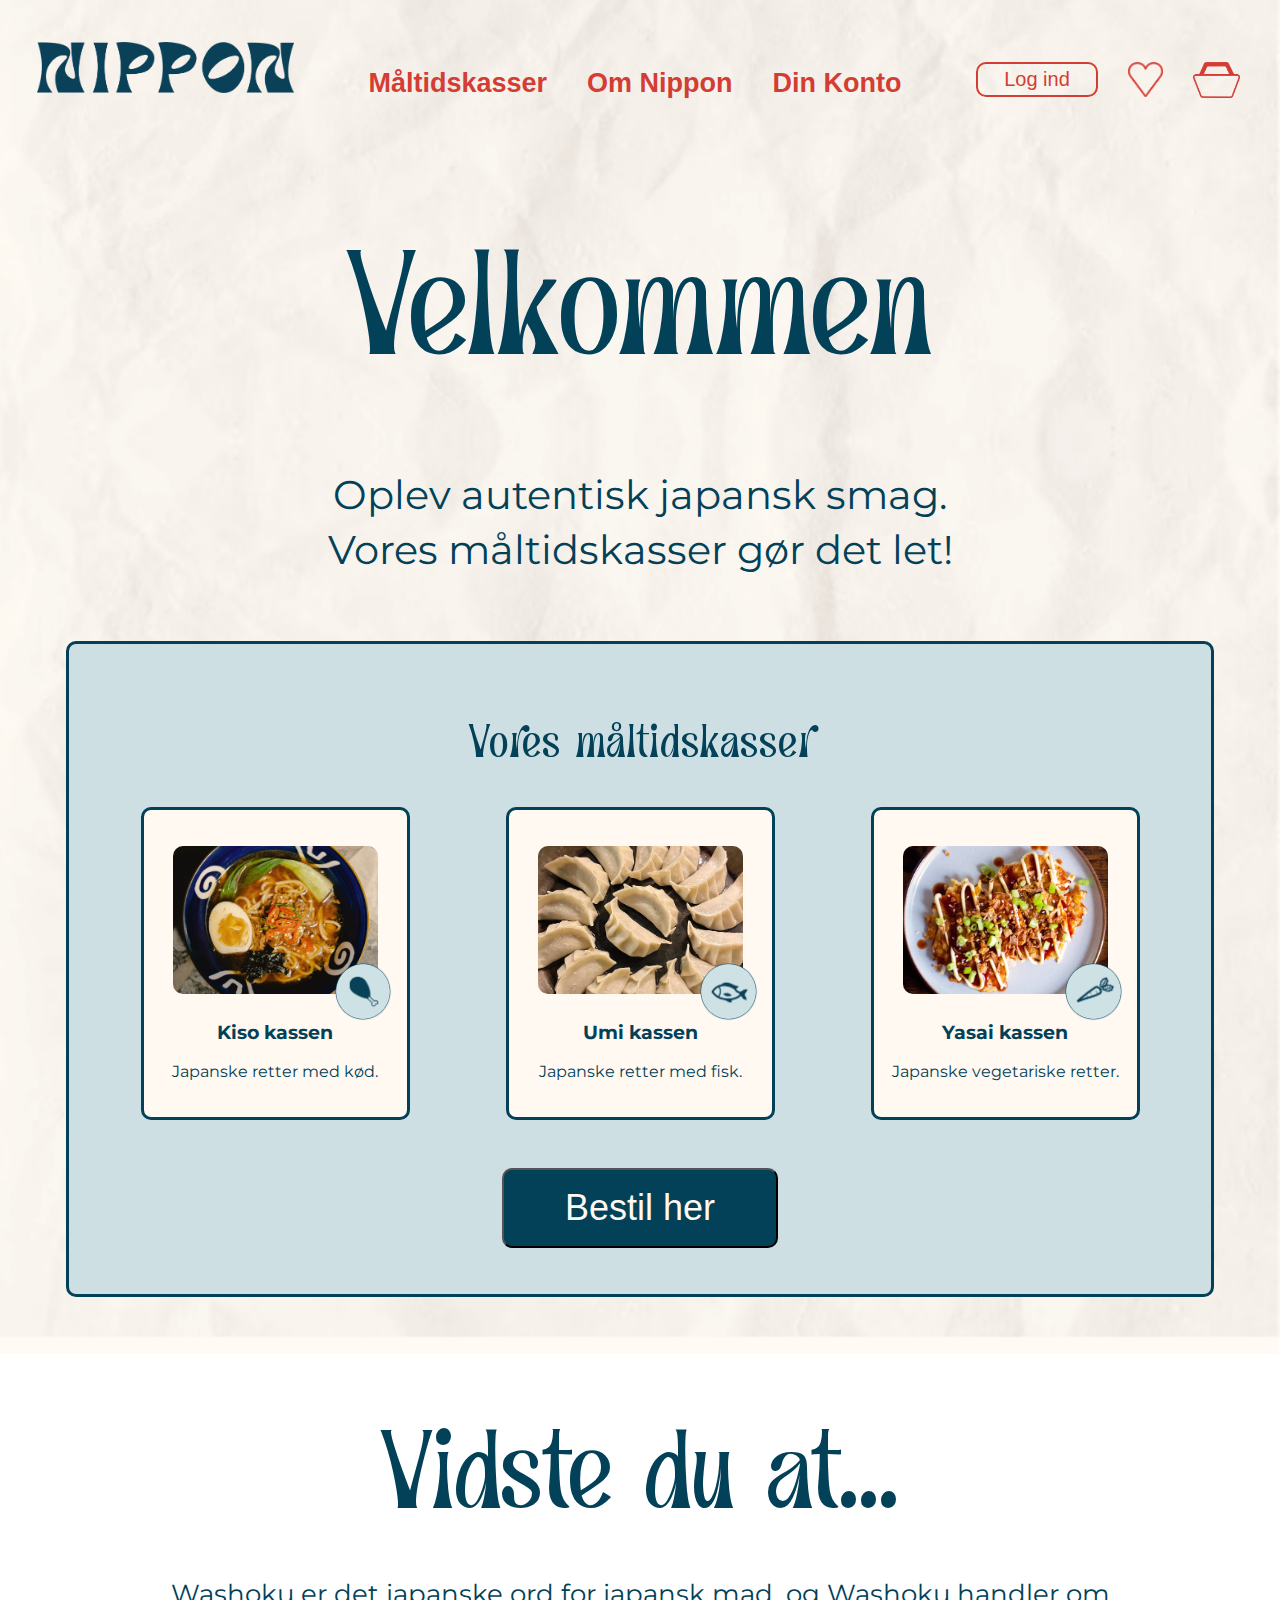
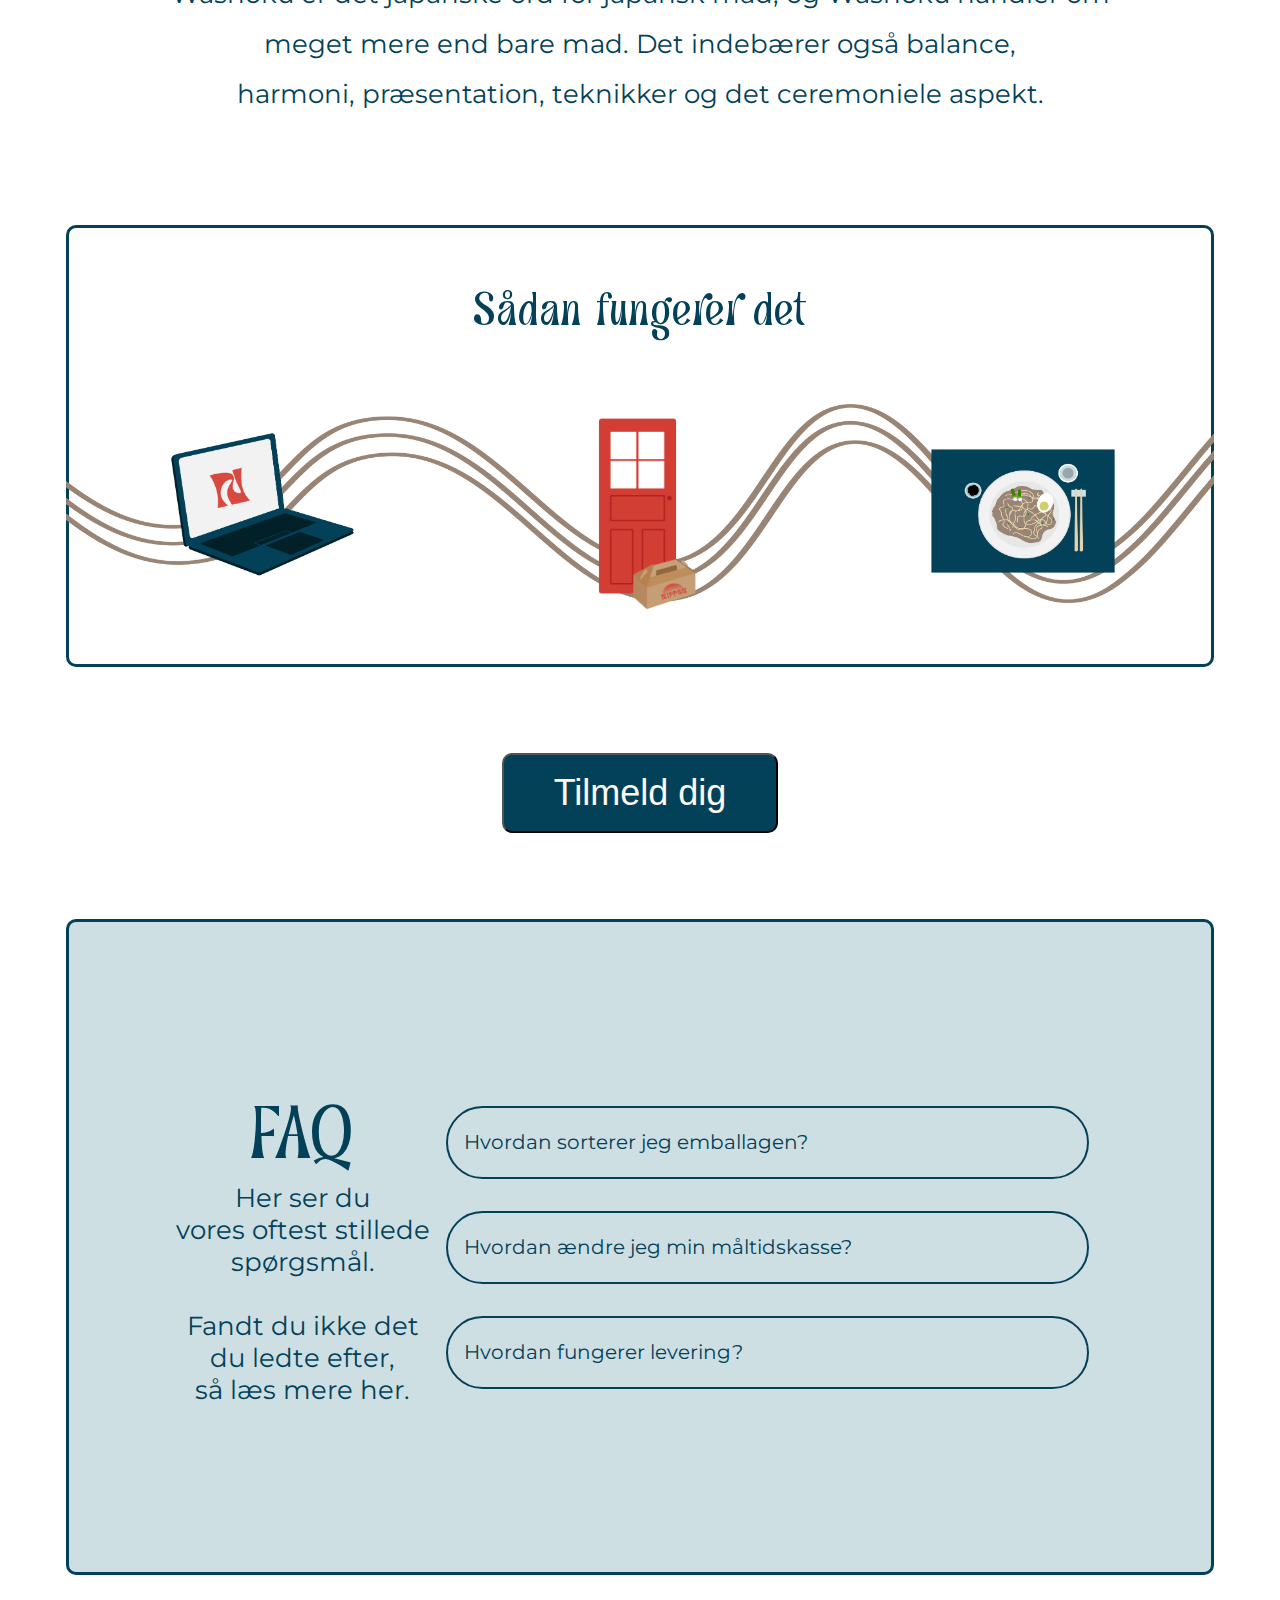
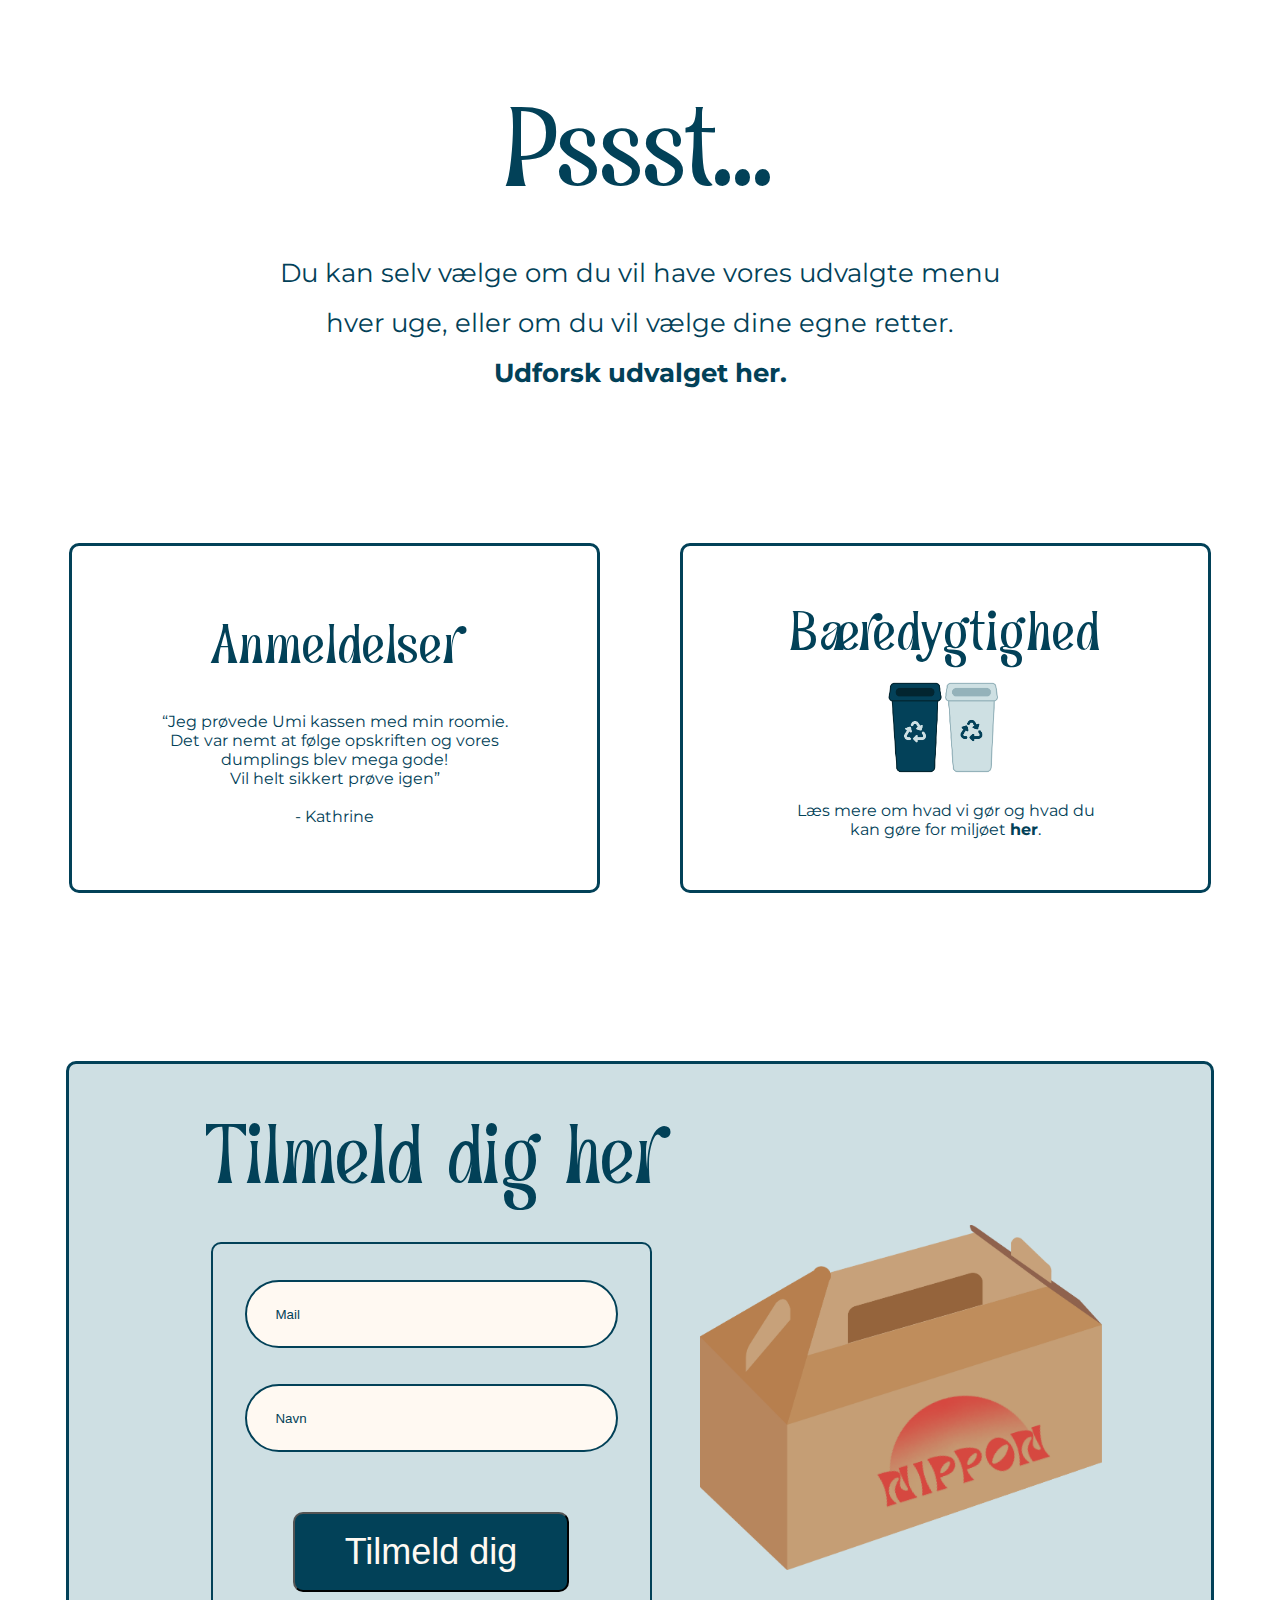
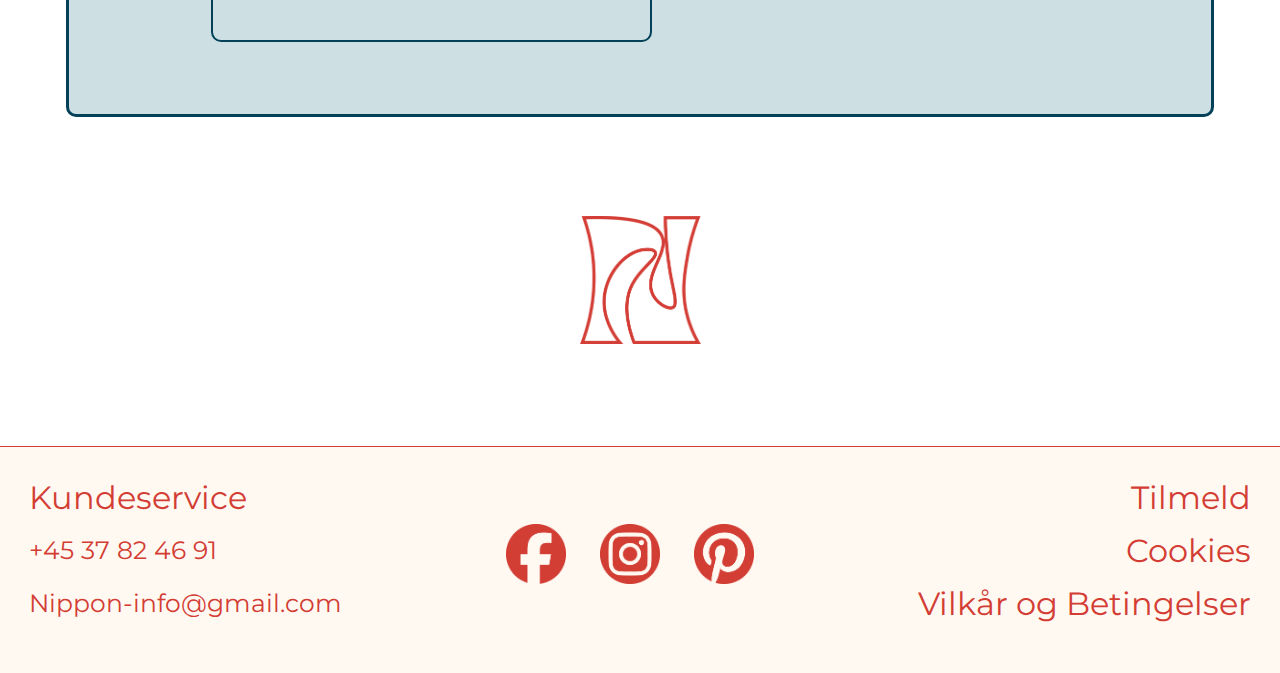
==== index.html @ 3dd4334b "tilføjelser af links til 404 side i navbar" ====
<!DOCTYPE html>
<html lang="da">
<head>
    <meta charset="UTF-8">
    <meta name="viewport" content="width=device-width, initial-scale=1.0">
    <title>Forside • Nippon</title>

    <link rel="preconnect" href="https://fonts.googleapis.com">
    <link rel="preconnect" href="https://fonts.gstatic.com" crossorigin>
    <link href="https://fonts.googleapis.com/css2?family=Montserrat:ital,wght@0,100..900;1,100..900&display=swap" rel="stylesheet">
    <link rel="stylesheet" href="css/style.css">

    <!-- favicon -->
    <link rel="icon" href="img/ikoner/favicon.ico">

    <!-- meta/seo -->
    <meta name="geo.region" content="DK-82">
    <meta name="geo.placename" content="Midtjylland">
    <meta name="geo.position" content="56.223769;10.123814">
    <meta name="ICBM" content="56.223769, 10.123814">
    <meta name="author" content="Andrea Skadhede, Karoline Eriksen, Louise Thysen & Natasja Sandfeld">
    <meta name="description" content="">

</head>
<body>
    <header>
        <a id="logo" href="index.html">
            <img class="red" src="img/logo/logo_tekst.webp" alt="nippon text logo">
            <img class="blue" src="img/logo/logo_tekst_blue.webp" alt="nippon text logo">
        </a>

        <!-- navigationsbar start -->
        <nav>
            <div class="dropdown">
                <button onclick="dropdown1()" class="dropbtn drop1">Måltidskasser</button>
                <div id="myDropdown1" class="dropdown-content content1">
                    <a href="yasai-kassen.html">Yasai<br>(Vegetar-kassen)</a>
                    <a href="ups.html">Kiso<br>(Basis-kassen)</a>
                    <a href="ups.html">Umi<br>(Hav-kassen)</a>
                    <a href="byg-selv.html">Byg Selv</a>
                </div>
            </div>
    
            <div class="dropdown">
                <button onclick="dropdown2()" class="dropbtn drop2">Om Nippon</button>
                <div id="myDropdown2" class="dropdown-content content2">
                    <a href="sadan-fungerer-det.html">Sådan fungerer det</a>
                    <a href="faq.html">FAQ</a>
                    <a href="ups.html">Bæredygtighed</a>
                    <a href="ups.html">Anmeldelser</a>
                </div>
            </div>
    
            <div class="dropdown">
                <button onclick="dropdown3()" class="dropbtn drop3">Din Konto</button>
                <div id="myDropdown3" class="dropdown-content content3">
                    <a href="ups.html">Min måltidskasse</a>
                    <a href="ups.html">Mine favoritter</a>
                    <a href="ups.html">Tidligere måltidskasser</a>
                </div>
            </div>
        </nav>
        <!-- navigationsbar slut -->

        <div class="knapper">
            <button id="login">Log ind</button>
            <div id="nav-hjerte">
                <img class="red" src="img/ikoner/hjerte-tomt.png" alt="Farvoritter">
                <img class="blue" src="img/ikoner/hjerte-bla.webp" alt="Farvoritter">
            </div>
            
            <a href="din-kurv.html" id="nav-kurv">
                <img class="red" src="img/ikoner/kurv.webp" alt="Farvoritter">
                <img class="blue" src="img/ikoner/kurv-bla.webp" alt="Farvoritter">
            </a>
        </div>

    </header>


    <!-- main start -->
    <main>
        <h2 class="velkommen">Velkommen</h2>
        <p class="pv">Oplev autentisk japansk smag. <br> Vores måltidskasser gør det let!</p>
        
        <section class="solid">
            <h1 class="h1f">Vores måltidskasser</h1>
            <div class="mks">
            <a href="ups.html">
            <div class="kasse"> 
                <img class="kas" src="img/kasser/ramen_1.webp" alt="Shoyu ramen">
                <img class="ikon" src="img/ikoner/kod.webp" alt="Kiso Ikon">
                <h3 class="h3k">Kiso kassen</h3>
                <p>Japanske retter med kød.</p>
            </div>
            </a>
            <a href="ups.html">
            <div class="kasse">
                <img class="kas" src="img/kasser/dumpling_1.webp" alt="Dumplings med rejer">
                <img class="ikon" src="img/ikoner/hav.webp" alt="Umi Ikon">
                <h3 class="h3k">Umi kassen</h3>
                <p>Japanske retter med fisk.</p>
            </div>
            </a>
            <a href="yasai-kassen.html">
            <div class="kasse">
                <img class="kas" src="img/kasser/okonomiyaki.webp" alt="Okonomiyaki">
                <img class="ikon" src="img/ikoner/veg.webp" alt="Yasai Ikon">
                <h3 class="h3k">Yasai kassen</h3>
                <p>Japanske vegetariske retter.</p>
            </div>
            </a>
            </div>

            <a href="byg-selv.html">
            <button class="bestil">
                Bestil her
            </button>
            </a>

        </section>
        
        <section class="nobg">
            <h2>Vidste du at...</h2>
            <p>Washoku er det japanske ord for japansk mad, og Washoku handler om
                <br>meget mere end bare mad. Det indebærer også balance,
                <br>harmoni, præsentation, teknikker og det ceremoniele aspekt.</p>
        </section>

        <a href="sadan-fungerer-det.html">
        <section class="kant">
            <h2>Sådan fungerer det</h2>
            <figure class="infog">
            <img class="nudel" src="img/infographic/nudel.webp" alt="Nudel">
            <figure class="infob">
            <img class="graphic" src="img/infographic/pc.webp" alt="Laptop illustration">
            <img class="graphic" src="img/infographic/dor.webp" alt="Dør måltidskasse illustration">
            <img class="graphic" src="img/infographic/mad.webp" alt="Mad opdækning">
            </figure>
            </figure>
        </section>
        </a>

        <a href="tilmeld-dig.html">
        <button class="tilmeld">
            Tilmeld dig
        </button>
        </a>

        <a href="faq.html">
        <section class="solid">
            <div class="faqa">
                <div class="faqb">
                <h2>FAQ</h2>
                <p>Her ser du<br>vores oftest stillede<br>spørgsmål. 
                <br>
                <br>
                Fandt du ikke det<br>du ledte efter,<br>så læs mere her.</p>
                </div>
            <div class="sporgsmal">
                <div class="svar"><p>Hvordan sorterer jeg emballagen?</p></div>
                <div class="svar"><p>Hvordan ændre jeg min måltidskasse?</p></div>
                <div class="svar"><p>Hvordan fungerer levering?</p></div>
            </div>
            </div>
        </section>
        </a>

        <section class="nobg">
            
            <h2>Pssst...</h2>
            <p>Du kan selv vælge om du vil have vores udvalgte menu
                <br>hver uge, eller om du vil vælge dine egne retter.
                <br><a href="byg-selv.html"></a><b>Udforsk udvalget her.</b></a> 
            </p>  
                 
        </section>

        <section class="kanta">
            <a href="#">
            <div class="kantak">
                <h2>Anmeldelser</h2>
                <p>“Jeg prøvede Umi kassen med min roomie.
                    <br>Det var nemt at følge opskriften og vores
                    <br>dumplings blev mega gode!
                    <br>Vil helt sikkert prøve igen”
                    <br>
                    <br>
                    - Kathrine</p>
            </div>
            </a>
            <a href="#">
            <div class="kantak">
                <h2>B<p class="ae">ae</p>redygtighed</h2>
                <img class="genbrugf" src="img/infographic/genbrug.webp" alt="Skraldespande">
                <p>Læs mere om hvad vi gør og hvad du
                    <br>kan gøre for miljøet <b>her</b>.
                </p>
            </div>
            </a>
        </section>
        <section class="solidt">
            <div class="tilmeldkasse">
            <div class="tilmeldinput">
                <h2>Tilmeld dig her</h2>
                <div class="inputborder">
                <input type="text" placeholder="Mail">
                <input type="text" placeholder="Navn">
                <a href="tilmeld-dig.html">
                    <button class="tilmeldk">
                    Tilmeld dig
                    </button>
                </a>
            </div>
            </div>
            <img class="kassef" src="img/infographic/kasse.webp" alt="Nippon måltidskasse illustration">
            </div>
        </section>
    </main>
<!-- main slut -->


<!-- footer start -->
<footer>
    <!-- /* Fast logo på alle side i bunden */ -->
    <img id="n-kontur" src="img/logo/logo_n_kontur-04.webp" alt="nippon letter logo">

    <!-- footer start -->
    <div id="footer">
        <section id="footer-left">
            <h3>Kundeservice</h3>
            <a href="tel:+4537824691">+45 37 82 46 91</a>
            <a href="mailto:nippon-info@gmail.com">Nippon-info@gmail.com</a>
        </section>

        <div id="footer-social">
            <a href="#"><img src="img/ikoner/facebook.webp" alt="facebook icon"></a>
            <a href="#"><img src="img/ikoner/instagram.webp" alt="facebook icon"></a>
            <a href="#"><img src="img/ikoner/pinterest.webp" alt="pinterest icon"></a>
        </div>

        <div id="footer-right">
            <a href="tilmeld-dig.html">Tilmeld</a>
            <a href="#">Cookies</a>
            <a href="#">Vilkår og Betingelser</a>
        </div>
    </div>
    <!-- footer slut -->
</footer>
<!-- footer slut -->
<script src="js/script.js"></script>
</body>
</html>
---- css/style.css ----
* {
    padding: 0;
    margin: 0;
    text-decoration: none;
    list-style: none;
    box-sizing: border-box;
}

body {
    background: url('../img/texture.png') no-repeat center center fixed;
    background-size: cover;
    font-family: "Montserrat", sans-serif;
}

main {
    display: flex;
    flex-direction: column;
    align-items: center;
    justify-content: space-around;
}

h1, h2 {
    font-family: "headerFont";
    font-weight: 250;
    color: var(--dark-blue);
    letter-spacing: 2px;
    text-align: center;
}

h1 {
    font-size: 8rem;
    line-height: 10rem;
    margin: 3rem;
}

/* Anvender :root til at sætte farverne (dette er smart, så man nemt kan ændre alle af den samme farve på siden) */
:root {
    --dark-blue: #024158;
    --light-blue: #CEDFE3;
    --red: #D33D34;
    --beige: #FFF9F2;
}
/* For at bruge disse farver skrives det således:

div {
    background-color:var(--beige);
}
Her giver får baggrunden på div'en den fastlagte beige farve.
*/


/* Anvender @font-face for at kunne bruge en bestemt font */
@font-face {
    font-family: "headerFont";
    src: url("/font/grand.woff") format("woff");
}
/* For at bruge denne font skrives det således:

div {
    font-family: 'headerFont';
    letter-spacing: 2px;
}

letter-spacing er vigtig for at få det til at ligne vores mockups
*/

/*************************************************************************************************************************************/
/*************************************************************** NAVBAR **************************************************************/
/*************************************************************************************************************************************/

/* LOGO START */
header {
    display: flex;
    flex-direction: row;
    justify-content: space-between;
}

#logo img {
    width: 257px;
    margin-top: 42px;
    margin-left: 37px;
}

/* ændre farven på logo ved hover */
#logo:hover .red, #logo .blue, #logo:hover .red, #logo .blue {
    display: none;
}

/* ændre farven på logo ved hover */
#logo:hover .blue, #logo:hover .blue {
    display: block;
}
/* LOGO SLUT */


/* NAV START */
nav {
    margin-top: 68px;
    display: flex;
    flex-direction: row;
    gap: 40px;
    z-index: 5;
}

.dropbtn {
    color: var(--red);
    font-size: 27px;
    font-weight: 700;
    border: none;
    cursor: pointer;
    background-color: transparent;
}

/* ændre farven på menupunkterne ved hover */
.dropbtn:hover, .dropbtn:focus {
    color: var(--dark-blue);
}

.dropdown-content {
    display: none;
    position: absolute;
    background-color: var(--beige);
    padding: 10px;
}

.dropdown-content a {
    display: block;
    color: var(--red);
    font-size: 20px;
    font-weight: 400;
    text-wrap: wrap;
    padding: 0 0 10px;
}

.dropdown-content a:hover {
    color: var(--dark-blue);
}

/* ændre farven på den aktive fane */
.active {
    color: var(--dark-blue);
}

/* bruges af java script til at få dropdownmenuerne til at vises og fjernes */
.show {display: block;}
/* NAV SLUT */

/* KNAPPER START */
.knapper {
    margin-top: 62px;
    margin-right: 40px;
    display: flex;
    gap: 30px;
}

#login {
    cursor: pointer;
    width: 122px;
    height: 35px;
    border-radius: 10px;
    border: 2px solid var(--red);
    color: var(--red);
    font-size: 20px;
    font-weight: 400;
    background-color: transparent;
}

/* ændre farven på login ved hover */
#login:hover, #login:focus {
    color: var(--dark-blue);
    border: 2px solid var(--dark-blue);
}


#nav-hjerte img {
    width: 35px;
    height: 35px;
    cursor: pointer;
}

#nav-kurv img {
    width: 47px;
    height: 36px;
    cursor: pointer;
}

/* ændre farven på ikonerne ved hover */
#nav-hjerte:hover .red, #nav-hjerte .blue, #nav-kurv:hover .red, #nav-kurv .blue {
    display: none;
}

#nav-hjerte:hover .blue, #nav-kurv:hover .blue {
    display: block;
}

/* ændre farven på den aktive fane */
#activeimg {
    display: block;
}

#inactiveimg {
    display: none;
}
/* KANPPER SLUT */


/*************************************************************************************************************************************/
/************************************************************** FORSIDE **************************************************************/
/*************************************************************************************************************************************/

/* Velkommen start */
.velkommen {
    margin: 7rem 0 4rem 0;
    display: flex;
    justify-content: center;
    font-size: 160px;
}

main .pv {
    margin: 0 0 4rem 0;
    text-align: center;
    color: var(--dark-blue);
    text-align: center;
    font-family: Montserrat;
    font-size: 2.5rem;
    font-style: normal;
    font-weight: 400;
    line-height: 3.4375rem;
}
/* Velkommen slut */

/* FORSIDE Vores måltidskasser start */
.h1f {
    display: flex;
    justify-content: center;
    font-family: 'headerFont';
    letter-spacing: 2px;
    color: var(--dark-blue);
    font-weight: 250;
    font-size: 50px;
    margin: 2rem 0 -4rem 0;
}

.solid {
    display: flex;
    flex-direction: column;
    align-items: center;
    justify-content: center;
    width: 1148px;
    height: 656px;
    border-radius: 10px;
    border: 3px solid var(--dark-blue);
    background: var(--light-blue);
}

.mks {
    display: flex;
    flex-direction: row;
    justify-content: space-around;
    align-items: center;
    margin: 0;
}

.kasse {
    display: flex;
    flex-direction: column;
    justify-content: center;
    align-items: center;
    margin: 3rem;
    width: 269px;
    height: 313px;
    border-radius: 10px;
    border: 3px solid var(--dark-blue);
    background: var(--beige);
    color: var(--dark-blue);
}

.kasse .kas {
    width: 205px;
    height: 148px;
    border-radius: 10px;
    z-index: 2;
}

.ikon {
    margin-right: -11rem;
    margin-top: -2rem;
    width: 3.6875rem;
    height: 3.6875rem;
    z-index: 3;
}

.h3k {
    text-align: center;
    color: var(--dark-blue);
    width: 269px;
    height: 41px;
}

.bestil {
    width: 17.25rem;
    height: 5rem;
    margin-bottom: 3.69rem;
    border-radius: 0.625rem;
    font-size: 2.25rem;
    color: var(--beige);
    background-color: var(--dark-blue);
}
/* FORSIDE Vores måltidskasser slut */

/* FORSIDE Vidste du at... start */
.nobg {
    display: flex;
    flex-direction: column;
    justify-content: center;
    width: 1148px;
    height: 33rem;
} 

.nobg h2 {
    text-align: center;
    font-size: 120px;
    margin: 0 0 1.56rem 0;
}

.nobg p {
    text-align: center;
    font-size: 1.625rem;
    line-height: 3.125rem;
    color: var(--dark-blue);
    margin: 0;
}
/* FORSIDE Vidste du at... slut */

/* FORSIDE Sådan fungerer det start */
.kant h2 {
    font-family: 'headerFont';
    letter-spacing: 2px;
    color: var(--dark-blue);
    font-weight: 250;
    font-size: 50px;
    margin: 0 0 4rem 0;
}

.kant {
    display: flex;
    flex-direction: column;
    justify-content: center;
    align-items: center;
    width: 71.75rem;
    height: 27.625rem;
    border-radius: 10px;
    border: 3px solid var(--dark-blue);
}

.infog {
    display: flex;
    flex-direction: column;
}

.nudel {
    display: flex;
    justify-content: center;
    width: 71.75rem;
    height: 12.4375rem;
    z-index: 2;
}
.infob {
    display: flex;
    flex-direction: row;
    justify-content: space-around;
    margin-top: -12rem;
}

.graphic {
    width: 13.13919rem;
    height: 12.5rem;
    z-index: 3;
}
/* FORSIDE Sådan fungerer det slut */

/* FORSIDE Tilmeld dig button */
.tilmeld {
    width: 17.25rem;
    height: 5rem;
    border-radius: 0.625rem;
    font-size: 2.25rem;
    color: var(--beige);
    background-color: var(--dark-blue);
    margin: 5.38rem;    
}

/* FORSIDE FAQ start */
.solid h2 {
    font-family: 'headerFont';
    letter-spacing: 2px;
    color: var(--dark-blue);
    font-weight: 250;
    font-size: 80px;
}

.faqa {
    display: flex;
    flex-direction: row;
    justify-content: space-around;
    align-items: center;
}

.faqa p {
    text-align: center;
    font-size: 1.625rem;
    color: var(--dark-blue);
}

.sporgsmal {
    display: flex;
    flex-direction: column;
    justify-content: center;
    align-items: center;
}

.faqa .sporgsmal p {
    display: flex;
    align-items: center;
    text-align: left;
    margin: 1rem;
    font-size: 1.25rem;
}

.faqa .sporgsmal .svar {
    display: flex;
    align-items: center;
    margin: 1rem;
    font-size: 1.25rem;
    width: 40.1875rem;
    height: 4.5625rem;
    border-radius: 6.25rem;
    border: 2px solid var(--dark-blue);
    background: var(--light-blue);
}
/* FORSIDE FAQ slut */

/* FORSIDE Anmeldelser + Bæredygtighed start */
.ae {
    display: inline-block;
    letter-spacing: -6px;
    margin: 0 6px 0 3px;
}
.kanta {
    display: flex;
    flex-direction: row;
}

.kantak h2 {
    font-size: 60px;
    margin-bottom: 1.94rem;
    z-index: 2; 
}

.kantak {
    display: flex;
    flex-direction: column;
    justify-content: center;
    align-items: center;
    width: 33.1875rem;
    height: 21.875rem;
    border-radius: 10px;
    border: 3px solid var(--dark-blue);
    margin: 2.5rem;
}

.kantak p {
    text-align: center;
    color: var(--dark-blue);
}

.kantak .genbrugf {
    width: 11.375rem;
    height: 11.375rem;
    margin: -4rem 0 -1rem 0;
    z-index: 3;
}
/* FORSIDE Anmeldelser + Bæredygtighed slut */

/* FORSIDE Tilmeld dig her start */
.solidt {
    display: flex;
    flex-direction: column;
    align-items: center;
    justify-content: center;
    width: 1148px;
    height: 656px;
    border-radius: 10px;
    border: 3px solid var(--dark-blue);
    background: var(--light-blue);
    margin: 8rem 0 6.19rem 0;
}

.solidt h2 {
    font-size: 90px;    
}

.tilmeldk {
    width: 17.25rem;
    height: 5rem;
    border-radius: 0.625rem;
    font-size: 2.25rem;
    color: var(--beige);
    background-color: var(--dark-blue);
    margin: 3.75rem;
}

.tilmeldkasse {
    display: flex;
    flex-direction: row;
    justify-content: space-evenly;
    align-items: center;
}

.solidt input {
    color: var(--dark-blue);
    width: 23.3125rem;
    height: 4.25rem;
    border-radius: 6.25rem;
    border: 2px solid var(--dark-blue);
    background: var(--beige);
    padding: 1.81rem;
    margin: 2.25rem 0 0 0;
}

    /* Gør at placeholdertekst i input feltet er mørke blå */
::placeholder {
    color: var(--dark-blue);
  }

.tilmeldinput {
    display: flex;
    flex-direction: column;
    align-items: center;
}

.inputborder {
    display: flex;
    width: 27.5625rem;
    height: 25rem;
    border-radius: 0.625rem;
    border: 2px solid var(--dark-blue);
    flex-direction: column;
    align-items: center;
    margin: 2rem;
}

.solidt .kassef {
    width: 25.125rem;
    height: 21.5625rem;
    margin: 1rem 0 0 1rem;
}
/* FORSIDE Tilmeld dig her slut */

/*************************************************************************************************************************************/
/***************************************************** YASAI KASSEN + BYG SELV *******************************************************/
/*************************************************************************************************************************************/

/* overskrifter */
.maltidskasseh1 {
    margin-bottom: 0;
}

.maltidskasseh2 {
    font-size: 6rem;
    margin-bottom: 7.5rem;
}

/* valgmulioghedsknapper */
.maltidknapper {
    display: flex;
    margin-bottom: 7.5rem;
    gap: 68px;
}

.maltidknapper div {
    width: 14.5rem;
    display: flex;
    flex-direction: column;
    gap: 30px;
}

.maltidknapper button {
    width: 231px;
    height: 63px;
    background-color: var(--red);
    border-radius: 10px;
    border: 3px solid var(--red);
    color: #FFF9F2;
    font-size: 20px;
    font-weight: 300;
    display: flex;
    flex-direction: row;
    align-items: center;
    justify-content: center;
}

.maltidknapper button:hover {
    border-radius: 10px;
    border: 2px solid var(--red);
    background: var(--beige);
    color: var(--red);
}

#activebtn:hover {
    border-radius: 10px;
    background: var(--red);
    color: var(--beige);
}

.knap1 {
    width: 60%;
    text-align: left;
    margin-left: 20%;
}

.knap2 {
    width: 20%;
}

.knapperh3 {
    color: var(--dark-blue);
    text-align: center;
    font-size: 1.5rem;
    font-weight: 400;
}

/* byg selv informations liste */
#byg-selv-list {
    border: 3px solid var(--dark-blue);
    border-radius: 10px;
    padding: 55px;
    margin-bottom: 64px;
    width: 90%;
}

#byg-selv-list li {
    color: var(--dark-blue);
    font-size: 24px;
    font-weight: 400;
    line-height: 60px;
    list-style: decimal inside;
}

/* måltidskasser */
.maltidskasser-boks {
    background-color: var(--light-blue);
    display: flex;
    flex-direction: column;
    width: 90%;
    justify-content: center;
    border-radius: 10px;
    border: 3px solid var(--dark-blue);
    margin-bottom: 125px;
    gap: 45px;
}

/* overskrift - ugens udvalg/ugens menu */
#ugens {
    margin: 98px 0 30px;
    font-size: 5rem;
}

.maltidskasser-boks h3 {
    color: var(--dark-blue);
    font-size: 36px;
    font-weight: 400;
}

.maltidskasser {
    text-align: center;
}

.kasser, .slider1, .slider2, .slider3 {
    display: flex;
    flex-direction: row;
    justify-content: center;
    align-items: center;
    margin-top: 15px;
    flex-wrap: wrap;
    gap: 60px 0;
}

.kasser-pil {
    font-size: 50px;
    border: none;
    background: none;
}

/* måltid start */
.ret {
    width: 269px;
    height: 313px;
    border-radius: 10px;
    border: 3px solid var(--dark-blue);
    background: var(--beige);
    margin: 0 20px;
}

.ret-img {
    width: 205px;
    height: 148px;
    border-radius: 10px;
    margin: 36px 32px 17px 32px;
}

.icon-ret {
    width: 59px;
    height: 59px;
    position: absolute;
    margin: 152px 0 0 195px;
}

.hjerte-ret, .hjerte-fuldt-ret {
    width: 21px;
    height: 21px;
    position: absolute;
    margin: 202px 0 0 21px;
}

.navn-ret {
    color: var(--dark-blue);
    text-align: center;
    font-size: 20px;
    font-weight: 700;
    line-height: 30px;
}

.tid-ret {
    color: var(--dark-blue);
    font-size: 20px;
    font-weight: 400;
    line-height: 30px;
}

.beskrivelse-ret {
    color: var(--dark-blue);
    font-size: 14px;
    font-weight: 400;
    line-height: 30px;
}

.hjerte-fuldt-ret:hover {
    opacity: 100;
}

.hjerte-fuldt-ret {
    opacity: 0;
}


/* måltid slut */

.knapperbund {
    display: flex;
    justify-content: space-between;
    margin: 100px 60px 60px 60px;
}

.pris {
    border-radius: 10px;
    border: 2px solid var(--dark-blue);
    width: 402px;
    height: 80px;
    color: #024158;
    text-align: center;
    font-size: 30px;
    font-weight: 400;
    padding: 20px;
}

.bestil-knap {
    border-radius: 10px;
    background: var(--dark-blue);
    width: 276px;
    height: 80px;
    color: var(--beige);
    text-align: center;
    font-size: 36px;
    font-weight: 700;
}

/* ændre farven på valgmulighedskanpperne i forhold til, hvilken side man befinde sig på */
#activebtn {
    border-radius: 10px;
    border: 2px solid var(--red);
    background: var(--beige);
    color: var(--red);
}
/*************************************************************************************************************************************/
/********************************************************* SÅDAN FUNGERER DET ********************************************************/
/*************************************************************************************************************************************/

/* styler overskriften */

.undersideh1 {
    font-size: 6rem;
    line-height: 10rem;
    margin: 3rem;
}

/* styler teksten */

.info-sadan-fungerer-det {
    display: flex;
    justify-content: center;
    text-align: center;
    font-size: 1.5rem;
    font-weight: 200;
    color: #024158;
    width: 100%;
    padding-left: 7rem;
    padding-right: 7rem;
    margin-bottom: 1rem;
}

/* styler sektionen, og den boks der er omkring */

.infographic {
    display: flex;
    justify-content: center;
    border-radius: 10px;
    border: 3px solid #024158;
    margin-left: 6rem;
    margin-right: 6rem;
    margin-top: 4rem;
    margin-bottom: 6rem;
    height: 148rem;
    width: 80%;
}

/* Styler at animationen bliver vidst løbende med at man scroller ned, er også brugt js */
.infographic > section {
    opacity: 0;
    transform: translateY(20px);
    transition: opacity 0.5s, transform 0.5s;
  }
  
  .infographic > section.visible {
    opacity: 1;
    transform: translateY(0);
  }

  /* styler indholdet i infographic */

.spisepinde {
    width: 850px;
    position: absolute;
}

.computer {
    width: 20rem;
    margin-bottom: -2rem;
}

.besog-nippon{
    position: absolute;
    margin-top: 18rem;
    margin-right: 45rem;
    text-align: center;
}

.retter {
    width: 20rem;
}

.vaelg-maaltidskasse {
    position: absolute;
    margin-top: 37rem;
    margin-left: 45rem;
    text-align: center;
}

.ur{
    width: 18rem;
    margin-bottom: -2.5rem;
}

.levering {
    position: absolute;
    margin-top: 55rem;
    margin-right: 35rem;   
    text-align: center;
}

.dor {
    width: 18rem;
}

.levering-dor{
    position: absolute;
    margin-top: 70rem;
    margin-left: 35rem;
    text-align: center;
}

.pan {
    width: 18rem;
}

.madlavning {
    position: absolute;
    margin-top: 92rem;
    margin-right: 38rem;
    text-align: center;
}

.mad {
    width: 18rem;
    margin-bottom: -2rem;
}

.maaltid{
    position: absolute;
    margin-top: 108rem;
    margin-left: 33rem;
    text-align: center;
}

.skraldespande {
    width: 18rem;
    margin-bottom: -2.5rem;
}

.genbrug {
    position: absolute;
    margin-top: 125rem;
    margin-right: 37rem;
    text-align: center;
}

/* styler teksten */

.tekst-infographic {
    font-weight: 300;
    font-size: 25px;
    color: #024158;
}


/*************************************************************************************************************************************/
/**************************************************************** FAQ ****************************************************************/
/*************************************************************************************************************************************/

/* Styler bokse med spørgsmål og svar */

.faq-container {
    display: flex;
    flex-direction: column;
    justify-content: center; 
    align-items: center; 
    margin-top: 4rem;
  }
  
  .faq-question {
    background-color: #CEDFE3;
    margin-bottom: 2rem;
    padding: 2rem;
    padding-left: 3rem;
    cursor: pointer;
    display: flex;
    justify-content: space-between;
    border: 2px solid #024158;
    border-radius: 100px;
    display: flex;
    flex-direction: column;
    width: 65rem;
    height: 6rem;
  }
  
  .faq-answer {
    display: none;
    padding: 10px;
  }
  
  .faq-pil {
    display: flex;
    flex-direction: row;
  }

  .faq-pil h2 {
    justify-self: center;
  }

  /* Styler "arrow", der indikerer, at det er klikbart */
  .arrow {
    font-size: 1.8rem;
    color: #024158;
    width: 5%;
  }

  /* Styler boksen i baggrunden */
  .baggrundsboks {
    background-color: #CEDFE3;
    border: 3px solid #024158;
    border-radius: 0.6rem;
    width: 72rem;
    height: 78rem;

  }

  /* Styler spørgsmål i boksene */
  .h3-faq {
    font-size: 1.8rem;
    font-weight: lighter;
    color: #024158;
    width: 95%;
  }

  /* Styler svar i boksene */
  .faq-answer{
    font-size: 1.8rem;
    font-weight: lighter;
    color: #024158;
  }

  /* Styler links i svar til spørgsmål */
  .link-faq {
    text-decoration: none;
    color: #024158;
    font-weight: bold;
  }

  /* Styler tekst nederst på siden */
  .h4-faq {
    font-size: 1.8rem;
    font-weight: lighter;
    line-height: 3rem;
    color: #024158;
    width: 72rem;
    text-align: center;
    margin: 5rem;

  }
  
/*************************************************************************************************************************************/
/************************************************************* DIN KURV **************************************************************/
/*************************************************************************************************************************************/


/*************************************************************************************************************************************/
/************************************************************ TILMELD DIG ************************************************************/
/*************************************************************************************************************************************/


/*************************************************************************************************************************************/
/***************************************************************** UPS ***************************************************************/
/*************************************************************************************************************************************/

/* Jeg styler først overskriften på siden og undertitlen*/

.ups-titel {
    font-size:6rem;
    margin: 1rem;
}

.ups-undertitel {
    font-size: 35px;
    color: #024158;
    font-weight: 200;
    margin: 1rem;
}

/* jeg styler boksen omkring min sektion */

.ups {
    height: 50rem;
    border-radius: 0.625rem;
    border: 3px solid #D33D34;
    background: #FFF9F2;
    width: 35rem;
    margin: 2rem;
    padding-top: 2rem;
    text-align: center;
    margin-bottom: 6rem;
}

/* jeg styler teksten i sektionen */

.ups p {
    color: #024158;
    font-size: 20px;
    padding: 0.5rem;
    font-weight: 200;
}

/* jeg styler billederne i sektionen */

.ups-kasse {
    width: 10rem;
    margin: 2rem;
}

.ups-miniinfo {
    width: 34.5rem;
    margin-top: 2rem;
    margin-bottom: 2rem;
}

/* jeg styler links */

.ups a {
    text-decoration: none;
    color: #024158;
    font-weight: bold;
}

.ups a:hover {
    color: #D33D34;
}

/* jeg styler knappen */

.ups button {
    width: 10rem;
    height: 3rem;
    border-radius: 0.625rem;
    background-color: var(--dark-blue);
    margin: 2rem;    
    margin-top: 3.5rem;
}

.ups button a {
    font-size: 1.5rem;
    color: var(--beige);
    font-weight: 500;
}


/*************************************************************************************************************************************/
/********************************************************** SUCCES/ANNULLERET ********************************************************/
/*************************************************************************************************************************************/


/* Styler boksen omkring sektionen  */

.succes {
    height: 35rem;
    border-radius: 0.625rem;
    border: 3px solid #D33D34;
    background: #FFF9F2;
    width: 30rem;
    text-align: center;
    margin: 5rem;
    padding-top: 2rem;
}

/* styler indholdet i boksen */

.succes-titel {
    font-size: 7rem;
    margin: 0;
}

.succes-ikon {
    width: 10rem;
    margin-bottom: 2rem;
}

/* styler links */

.succes p {
    color: #024158;
    font-size: 16px;
    padding: 0.5rem;
}

/* Jeg styler nu vores annulleret side */

.annulleret {
    height: 35rem;
    border-radius: 0.625rem;
    border: 3px solid #D33D34;
    background: #FFF9F2;
    width: 30rem;
    text-align: center;
    margin: 5rem;
    padding-top: 2rem;
}

/* styler indholdet i sektionen */

.annulleret-titel {
    font-size: 7rem;
    margin: 0;
}

.annulleret-ikon {
    width: 10rem;
    margin-bottom: 2rem;
}

.annulleret p {
    color: #024158;
    font-size: 16px;
    padding: 0.5rem;
}

/* styler links */

.link-annulleret {
    text-decoration: none;
    color: #024158;
    font-weight: bold;
}

.link-annulleret:hover {
    color: #D33D34;
}

/*************************************************************************************************************************************/
/*************************************************************** FOOTER **************************************************************/
/*************************************************************************************************************************************/

footer {
    display: flex;
    flex-direction: column;
    align-items: center;
    position: relative;
    z-index: 2;
    width: 100%;
    bottom: 0;
}

/* Fast logo på alle side i bunden */
#n-kontur {
    width: 121px;
    height: 128px;
    margin-bottom: 102px;
}

#footer {
    background-color: var(--beige);
    display: flex;
    flex-direction: row;
    justify-content: space-between;
    width: 100%;
    padding: 0 29px;
    height: 227px;
    border-top: solid var(--red) 1px;
}

#footer h3, footer a {
    color: var(--red);
    font-weight: 400;
}

#footer img {
    height: 60px;
    padding: 0 15px;
    margin-top: 77px;
}

#footer-left {
    margin-top: 24px;
}

#footer-right {
    text-align: right;
    margin-top: 24px;
}

#footer-left h3 {
    font-size: 32px;
    line-height: 39px;
    padding: 7px 0;
}

#footer-left a {
    display: block;
    font-size: 25px;
    line-height: 39px;
    padding: 7px 0;
}

#footer-right a {
    display: block;
    padding: 7px 0;
    font-size: 32px;
    line-height: 39px;
}

/*************************************************************************************************************************************/
/*************************************************************** @MEDIA **************************************************************/
/*************************************************************************************************************************************/
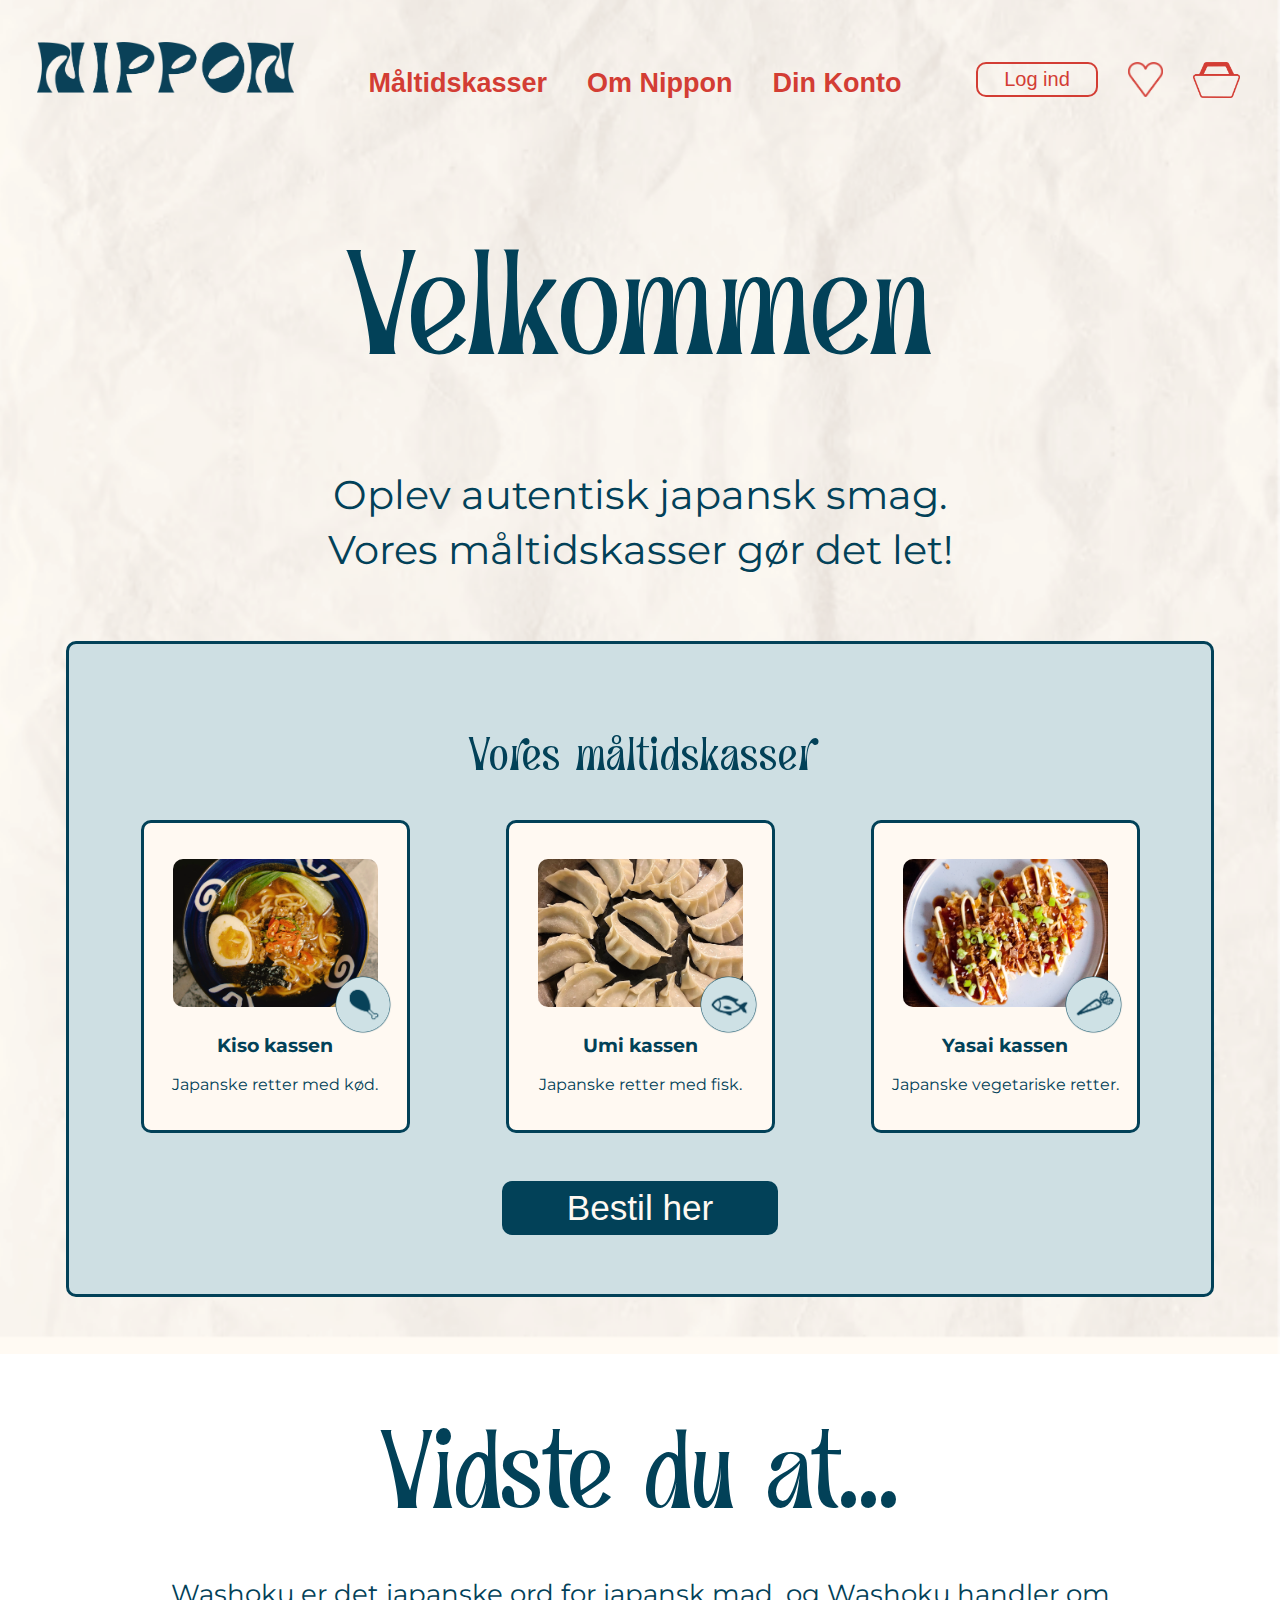
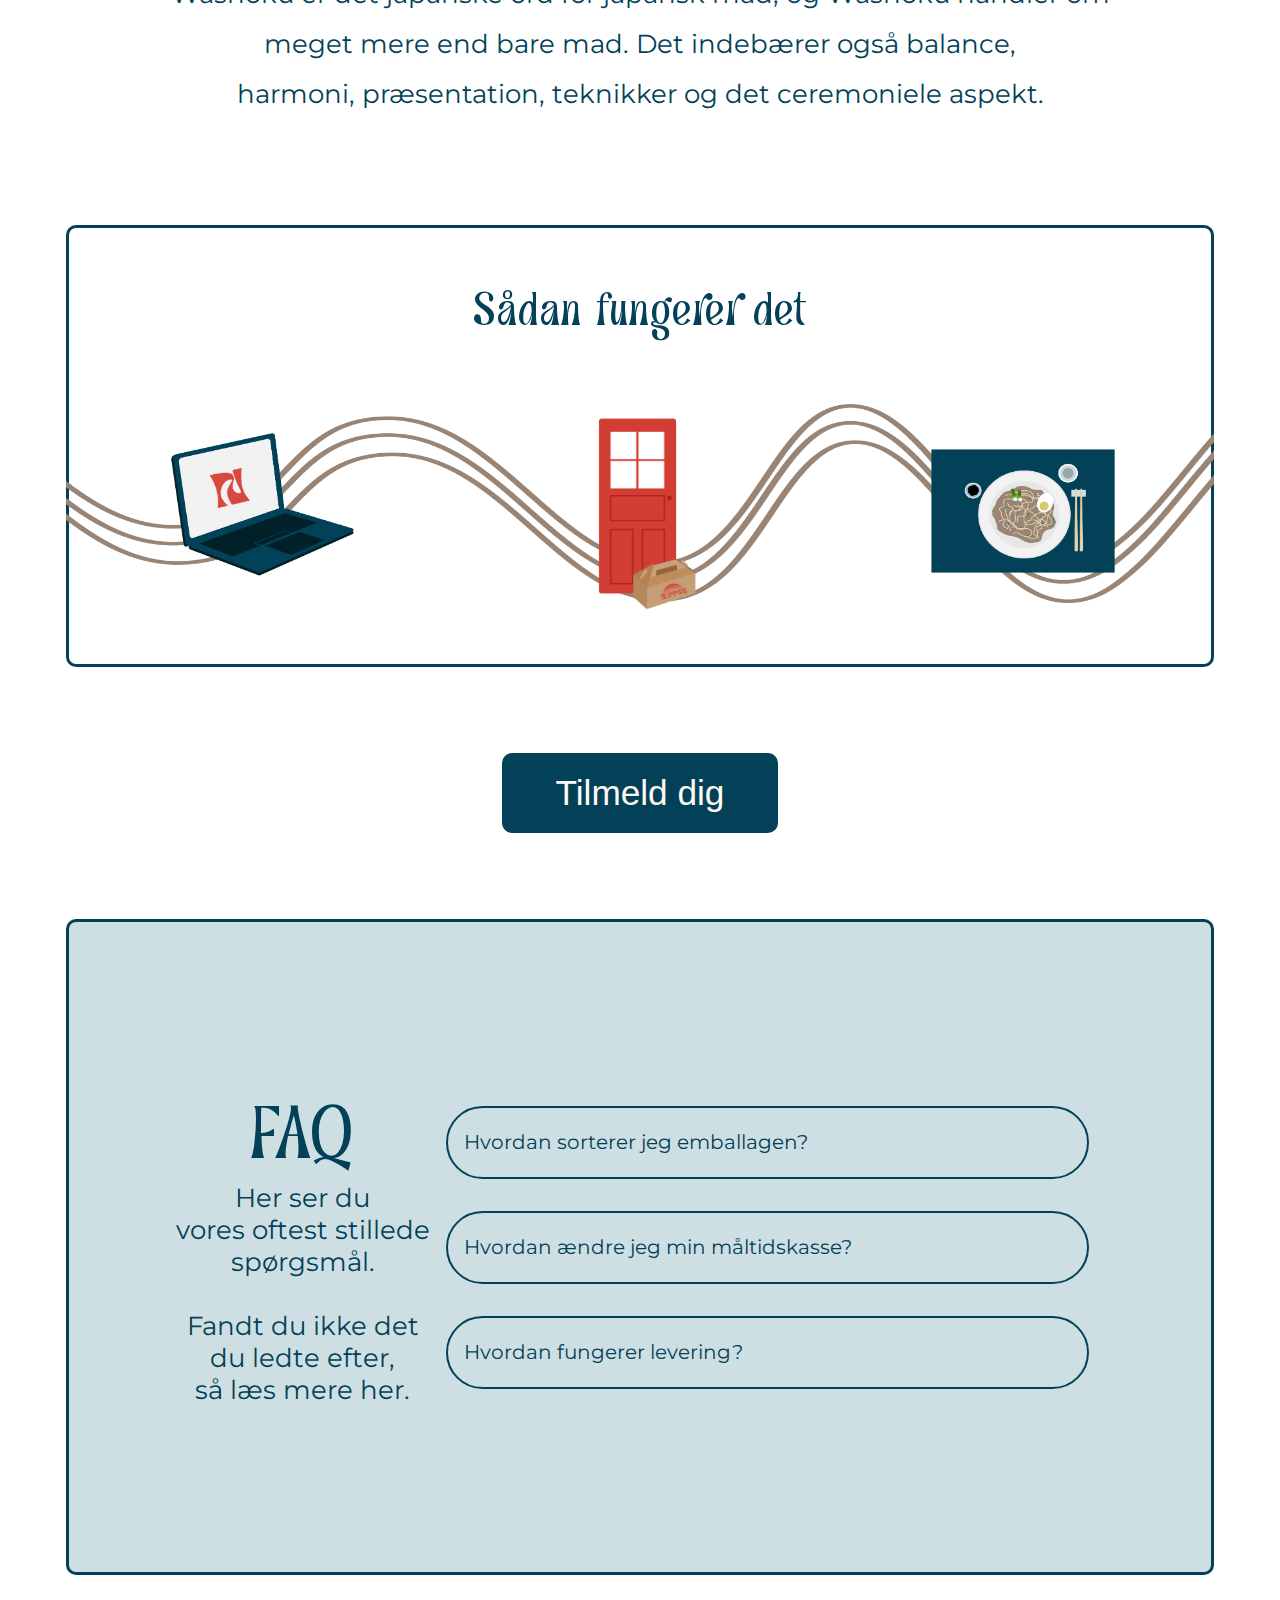
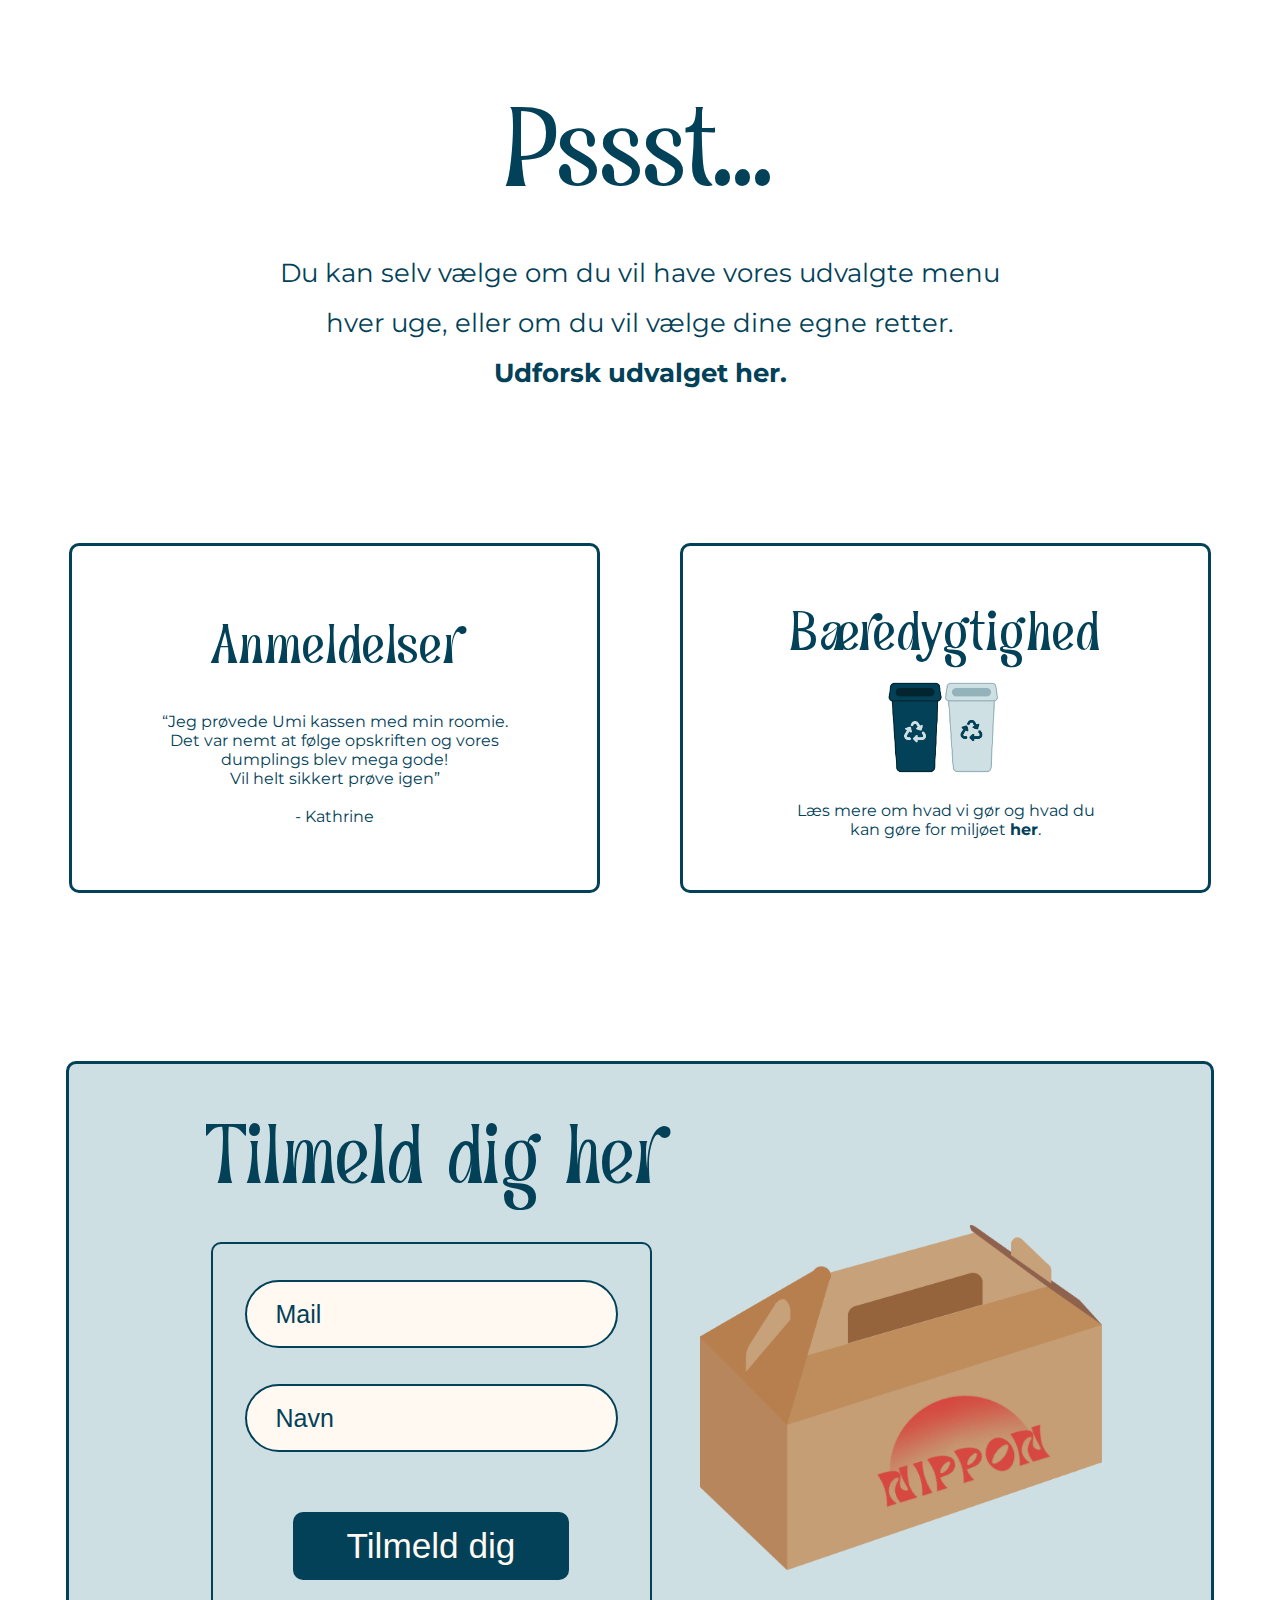
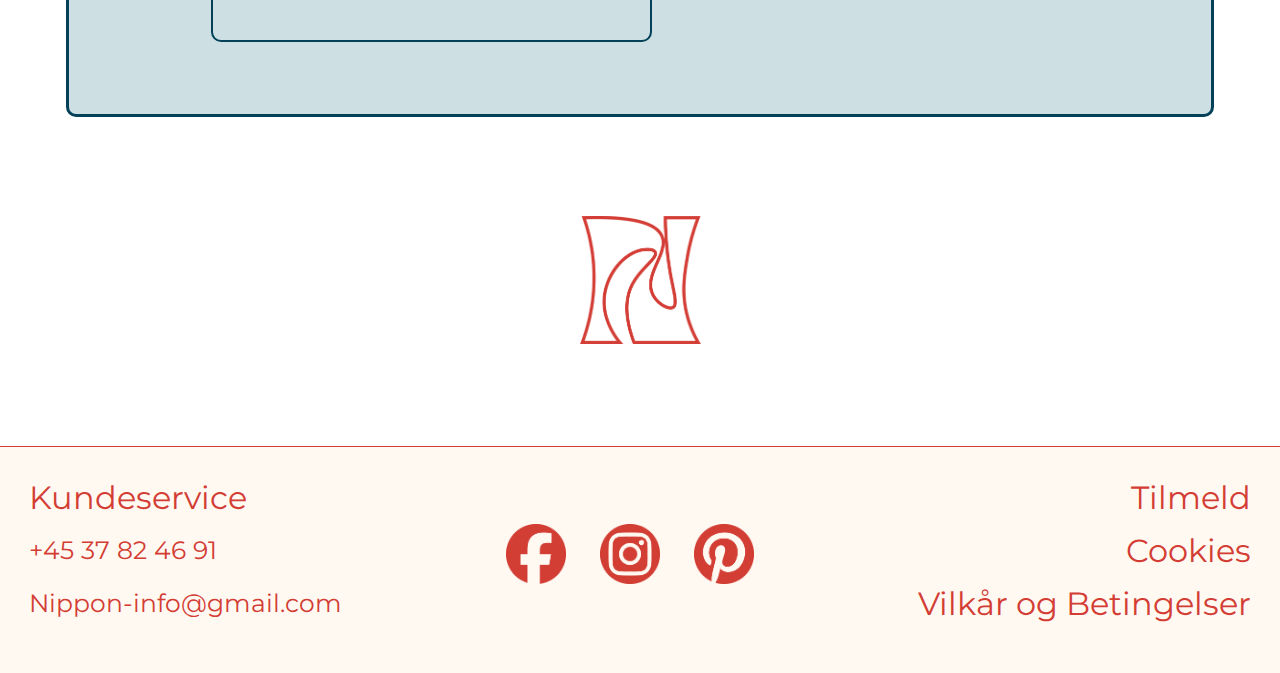
==== commit 613c2f9d: "validering" ====
--- a/index.html
+++ b/index.html
@@ -63,7 +63,7 @@
         <!-- navigationsbar slut -->
 
         <div class="knapper">
-            <button id="login">Log ind</button>
+            <button onclick="location.href='tilmeld-dig.html';" id="login">Log ind</button>
             <div id="nav-hjerte">
                 <img class="red" src="img/ikoner/hjerte-tomt.png" alt="Farvoritter">
                 <img class="blue" src="img/ikoner/hjerte-bla.webp" alt="Farvoritter">
@@ -86,37 +86,37 @@
         <section class="solid">
             <h1 class="h1f">Vores måltidskasser</h1>
             <div class="mks">
-            <a href="ups.html">
-            <div class="kasse"> 
-                <img class="kas" src="img/kasser/ramen_1.webp" alt="Shoyu ramen">
-                <img class="ikon" src="img/ikoner/kod.webp" alt="Kiso Ikon">
-                <h3 class="h3k">Kiso kassen</h3>
-                <p>Japanske retter med kød.</p>
-            </div>
-            </a>
-            <a href="ups.html">
-            <div class="kasse">
-                <img class="kas" src="img/kasser/dumpling_1.webp" alt="Dumplings med rejer">
-                <img class="ikon" src="img/ikoner/hav.webp" alt="Umi Ikon">
-                <h3 class="h3k">Umi kassen</h3>
-                <p>Japanske retter med fisk.</p>
-            </div>
-            </a>
-            <a href="yasai-kassen.html">
-            <div class="kasse">
-                <img class="kas" src="img/kasser/okonomiyaki.webp" alt="Okonomiyaki">
-                <img class="ikon" src="img/ikoner/veg.webp" alt="Yasai Ikon">
-                <h3 class="h3k">Yasai kassen</h3>
-                <p>Japanske vegetariske retter.</p>
-            </div>
-            </a>
-            </div>
-
-            <a href="byg-selv.html">
-            <button class="bestil">
+                <a href="ups.html">
+                    <div class="kasse"> 
+                        <img class="kas" src="img/kasser/ramen_1.webp" alt="Shoyu ramen">
+                        <img class="ikon" src="img/ikoner/kod.webp" alt="Kiso Ikon">
+                        <h3 class="h3k">Kiso kassen</h3>
+                        <p>Japanske retter med kød.</p>
+                    </div>
+                </a>
+
+                <a href="ups.html">
+                    <div class="kasse">
+                        <img class="kas" src="img/kasser/dumpling_1.webp" alt="Dumplings med rejer">
+                        <img class="ikon" src="img/ikoner/hav.webp" alt="Umi Ikon">
+                        <h3 class="h3k">Umi kassen</h3>
+                        <p>Japanske retter med fisk.</p>
+                    </div>
+                </a>
+
+                <a href="yasai-kassen.html">
+                    <div class="kasse">
+                        <img class="kas" src="img/kasser/okonomiyaki.webp" alt="Okonomiyaki">
+                        <img class="ikon" src="img/ikoner/veg.webp" alt="Yasai Ikon">
+                        <h3 class="h3k">Yasai kassen</h3>
+                        <p>Japanske vegetariske retter.</p>
+                    </div>
+                </a>
+            </div>
+            
+            <button onclick="location.href='byg-selv.html';" class="bestil">
                 Bestil her
             </button>
-            </a>
 
         </section>
         
@@ -141,11 +141,9 @@
         </section>
         </a>
 
-        <a href="tilmeld-dig.html">
-        <button class="tilmeld">
+        <button onclick="location.href='tilmeld-dig.html';" class="tilmeld">
             Tilmeld dig
         </button>
-        </a>
 
         <a href="faq.html">
         <section class="solid">
@@ -171,7 +169,7 @@
             <h2>Pssst...</h2>
             <p>Du kan selv vælge om du vil have vores udvalgte menu
                 <br>hver uge, eller om du vil vælge dine egne retter.
-                <br><a href="byg-selv.html"></a><b>Udforsk udvalget her.</b></a> 
+                <br><a href="byg-selv.html">Udforsk udvalget her.</a> 
             </p>  
                  
         </section>
@@ -191,7 +189,7 @@
             </a>
             <a href="#">
             <div class="kantak">
-                <h2>B<p class="ae">ae</p>redygtighed</h2>
+                <h2>B<span class="ae">ae</span>redygtighed</h2>
                 <img class="genbrugf" src="img/infographic/genbrug.webp" alt="Skraldespande">
                 <p>Læs mere om hvad vi gør og hvad du
                     <br>kan gøre for miljøet <b>her</b>.
@@ -206,11 +204,9 @@
                 <div class="inputborder">
                 <input type="text" placeholder="Mail">
                 <input type="text" placeholder="Navn">
-                <a href="tilmeld-dig.html">
-                    <button class="tilmeldk">
+                <button onclick="location.href='tilmeld-dig.html';" class="tilmeldk">
                     Tilmeld dig
-                    </button>
-                </a>
+                </button>
             </div>
             </div>
             <img class="kassef" src="img/infographic/kasse.webp" alt="Nippon måltidskasse illustration">
--- a/css/style.css
+++ b/css/style.css
@@ -302,9 +302,16 @@
     height: 5rem;
     margin-bottom: 3.69rem;
     border-radius: 0.625rem;
-    font-size: 2.25rem;
+    font-size: 2.20rem;
     color: var(--beige);
     background-color: var(--dark-blue);
+    border: none;
+}
+
+.bestil:hover {
+    color: var(--dark-blue);
+    background-color: var(--beige);
+    border: 2px solid var(--dark-blue);
 }
 /* FORSIDE Vores måltidskasser slut */
 
@@ -329,6 +336,12 @@
     line-height: 3.125rem;
     color: var(--dark-blue);
     margin: 0;
+}
+
+.nobg a {
+    color: var(--dark-blue);
+    text-decoration: none;
+    font-weight: 700;
 }
 /* FORSIDE Vidste du at... slut */
 
@@ -384,10 +397,17 @@
     width: 17.25rem;
     height: 5rem;
     border-radius: 0.625rem;
-    font-size: 2.25rem;
+    font-size: 2.2rem;
     color: var(--beige);
     background-color: var(--dark-blue);
-    margin: 5.38rem;    
+    margin: 5.38rem;   
+    border: none; 
+}
+
+.tilmeld:hover {
+    color: var(--dark-blue);
+    background-color: var(--beige);
+    border: 2px solid var(--dark-blue);
 }
 
 /* FORSIDE FAQ start */
@@ -504,10 +524,17 @@
     width: 17.25rem;
     height: 5rem;
     border-radius: 0.625rem;
-    font-size: 2.25rem;
+    font-size: 2.20rem;
     color: var(--beige);
     background-color: var(--dark-blue);
     margin: 3.75rem;
+    border: none;
+}
+
+.tilmeldk:hover {
+    color: var(--dark-blue);
+    background-color: var(--beige);
+    border: 2px solid var(--dark-blue);
 }
 
 .tilmeldkasse {
@@ -531,7 +558,13 @@
     /* Gør at placeholdertekst i input feltet er mørke blå */
 ::placeholder {
     color: var(--dark-blue);
-  }
+    font-size: 25px;
+  }
+
+    /* Gør skriften når man skriver i et input-felt større */
+input[type="text"] {
+    font-size:25px;
+}
 
 .tilmeldinput {
     display: flex;
@@ -591,7 +624,7 @@
     background-color: var(--red);
     border-radius: 10px;
     border: 3px solid var(--red);
-    color: #FFF9F2;
+    color: var(--beige);
     font-size: 20px;
     font-weight: 300;
     display: flex;
@@ -605,12 +638,6 @@
     border: 2px solid var(--red);
     background: var(--beige);
     color: var(--red);
-}
-
-#activebtn:hover {
-    border-radius: 10px;
-    background: var(--red);
-    color: var(--beige);
 }
 
 .knap1 {
@@ -630,6 +657,25 @@
     font-weight: 400;
 }
 
+#knapinfo1, #knapinfo2 {
+    display: block;
+}
+
+#drop1, #drop2 {
+    display: none;
+    position: absolute;
+}
+
+#drop1 p, #drop2 p {
+    padding: 5px;
+    background: var(--beige);
+}
+
+#drop1 p:hover, #drop2:hover {
+    background: var(--red);
+    color: var(--beige);
+}
+
 /* byg selv informations liste */
 #byg-selv-list {
     border: 3px solid var(--dark-blue);
@@ -654,6 +700,7 @@
     flex-direction: column;
     width: 90%;
     justify-content: center;
+    align-items: center;
     border-radius: 10px;
     border: 3px solid var(--dark-blue);
     margin-bottom: 125px;
@@ -684,6 +731,7 @@
     margin-top: 15px;
     flex-wrap: wrap;
     gap: 60px 0;
+    max-width: 1145px;
 }
 
 .kasser-pil {
@@ -760,6 +808,7 @@
     display: flex;
     justify-content: space-between;
     margin: 100px 60px 60px 60px;
+    width: 90%;
 }
 
 .pris {
@@ -776,6 +825,7 @@
 
 .bestil-knap {
     border-radius: 10px;
+    border: none;
     background: var(--dark-blue);
     width: 276px;
     height: 80px;
@@ -785,8 +835,14 @@
     font-weight: 700;
 }
 
+.bestil-knap:hover {
+    border: 2px solid var(--dark-blue);
+    background: transparent;
+    color: var(--dark-blue);
+}
+
 /* ændre farven på valgmulighedskanpperne i forhold til, hvilken side man befinde sig på */
-#activebtn {
+#activebtn1, #activebtn2, #activebtn3 {
     border-radius: 10px;
     border: 2px solid var(--red);
     background: var(--beige);
@@ -987,7 +1043,7 @@
     justify-self: center;
   }
 
-  /* Styler "arrow", der indikerer, at det er klikbart */
+  /* Styler pilen, der indikerer, at det er klikbart */
   .arrow {
     font-size: 1.8rem;
     color: #024158;
@@ -1000,7 +1056,7 @@
     border: 3px solid #024158;
     border-radius: 0.6rem;
     width: 72rem;
-    height: 78rem;
+    height: auto;
 
   }
 
@@ -1017,6 +1073,11 @@
     font-size: 1.8rem;
     font-weight: lighter;
     color: #024158;
+    line-height: 3rem;
+  }
+
+  .faq-answer p{
+    padding-top: 2rem;
   }
 
   /* Styler links i svar til spørgsmål */
@@ -1035,18 +1096,258 @@
     width: 72rem;
     text-align: center;
     margin: 5rem;
-
-  }
+  }
+
+  /* Styler ny class til udvidet boks, når svaret kommer frem */
+  .faq-udvidetboks {
+    height: auto;
+    display: block;
+    padding: 3rem;
+
+  }
+
+  /* Styler ny class så spørgsmålet bliver fed, når svaret kommer frem */
+  .questions-fed {
+    font-weight: 700;
+    padding-top: 1.6rem;
+  }
+
   
 /*************************************************************************************************************************************/
 /************************************************************* DIN KURV **************************************************************/
 /*************************************************************************************************************************************/
 
+.kurv-boks {
+    border-radius: 10px;
+    border: 3px solid var(--red);
+    background: var(--beige);
+    text-align: center;
+    display: flex;
+    flex-direction: column;
+    flex-wrap: wrap;
+    width: 70%;
+    align-items: center;
+    margin-bottom: 100px;
+    padding: 0 50px;
+}
+
+.kurv-boks h3 {
+    color: #024158;
+    font-size: 40px;
+    font-weight: 700;
+    margin: 50px 0 20px;
+}
+
+/* information i toppen af kurven */
+.kurvknapper {
+    display: flex;
+    margin-bottom: 2rem;
+    gap: 68px;
+}
+
+.kurvknapper div {
+    width: 14.5rem;
+    display: flex;
+    flex-direction: column;
+    gap: 30px;
+}
+
+.kurvknapper button {
+    width: 231px;
+    height: 63px;
+    background-color: var(--beige);
+    border-radius: 10px;
+    border: 3px solid var(--red);
+    color: var(--red);
+    font-size: 20px;
+    font-weight: 300;
+    display: flex;
+    flex-direction: row;
+    align-items: center;
+    justify-content: center;
+}
+
+#activebtn1:hover, #activebtn2:hover, #activebtn3:hover {
+    border-radius: 10px;
+    background: var(--red);
+    color: var(--beige);
+}
+
+/* pris */
+.tekst-kurv {
+    margin: 50px;
+}
+
+.tekst-kurv p {
+    padding: 5px;
+    color: var(--dark-blue);
+    font-size: 20px;
+    font-weight: 400;
+}
+
+.tekst-kurv p:first-child {
+    font-size: 30px;
+}
+
+/* ændre/annuller ordre ikoner */
+.ikonerbund {
+    display: flex;
+    margin-bottom: 70px;
+    gap: 30px;
+}
+
+.ikonerbund p {
+    color: var(--dark-blue);
+    font-size: 14px;
+    font-weight: 300;
+}
+
+.ikonerbund img {
+    width: 72px;
+}
+
+
+/* fortsæt knapper */
+.fortsaetknapper {
+    display: flex;
+    gap: 50px;
+    margin-bottom: 100px;
+}
+
+.forsaet1 {
+    border-radius: 10px;
+    border: 2px solid var(--dark-blue);
+    background-color: var(--beige);
+    width: 269px;
+    height: 88px;
+    color: var(--dark-blue);
+    text-align: center;
+    font-size: 24px;
+    font-weight: 300;
+    padding: 15px;
+}
+
+.forsaet2 {
+    border-radius: 10px;
+    border: none;
+    background: var(--dark-blue);
+    width: 269px;
+    height: 88px;
+    color: var(--beige);
+    text-wrap: wrap;
+    text-align: center;
+    font-size: 24px;
+    font-weight: 600;
+    padding: 10px;
+}
+
+.forsaet1:hover {
+    border: 2px solid var(--beige);
+    background-color: var(--dark-blue);
+    color: var(--beige);
+}
+
+.forsaet2:hover {
+    border: 2px solid var(--dark-blue);
+    background-color: var(--beige);
+    color: var(--dark-blue);
+}
 
 /*************************************************************************************************************************************/
 /************************************************************ TILMELD DIG ************************************************************/
 /*************************************************************************************************************************************/
 
+/* TILMELD DIG Er du allerede tilmeldt? start */
+
+#tilmeld {
+    display: flex;
+    flex-direction: column;
+}
+
+#tilmeld h4 {
+    margin: 3.12rem 0 2rem 2.88rem;
+}
+
+.kanttil {
+    display: flex;
+    flex-direction: column;
+    justify-content: center;
+    align-items: flex-start;
+    width: 71.75rem;
+    height: 34.25rem;
+    border-radius: 10px;
+    border: 3px solid var(--dark-blue);
+    padding: 4rem;  
+    margin: 0 0 4.50rem 0;
+}
+
+.meld {
+    display: flex;
+    flex-direction: column;
+    align-items: center;
+}
+
+h4, h5 {
+    color: var(--dark-blue);
+    font-size: 48px;
+    font-style: normal;
+    font-weight: 400;
+    line-height: normal;
+}
+
+.kanttil h5, .kanttilrod h5 {
+    margin-top: 3.56rem;
+    margin-bottom: 2.38rem;
+}
+
+.kanttil input {    
+    color: var(--dark-blue);
+    width: 64.5rem;
+    height: 6.6875rem;
+    border-radius: 6.25rem;
+    border: 2px solid var(--dark-blue);
+    background: var(--beige);
+    padding: 1.81rem;
+    margin:1rem;
+}
+/* TILMELD DIG Er du allerede tilmeldt? slut */
+
+/* TILMELD DIG Er du ny hos os? start */
+.kanttilrod {
+    display: flex;
+    flex-direction: column;
+    justify-content: center;
+    align-items: flex-start;
+    width: 71.75rem;
+    height: 34.25rem;
+    border-radius: 10px;
+    border: 3px solid var(--red);
+    padding: 4rem;  
+    margin: 0 0 4.50rem 0;    
+}
+
+.kanttilrod input {    
+    color: var(--red);
+    width: 64.5rem;
+    height: 6.6875rem;
+    border-radius: 6.25rem;
+    border: 2px solid var(--red);
+    background: var(--beige);
+    padding: 1.81rem;
+    margin:1rem;
+}
+
+    /* Opret dig button */
+.kanttilrod .opret {
+    width: 17.25rem;
+    height: 5rem;
+    margin-bottom: 3.69rem;
+    border-radius: 0.625rem;
+    font-size: 2.25rem;
+    color: var(--beige);
+    background-color: var(--red); 
+}
+/* TILMELD DIG Er du ny hos os? slut */
 
 /*************************************************************************************************************************************/
 /***************************************************************** UPS ***************************************************************/
@@ -1123,12 +1424,10 @@
     background-color: var(--dark-blue);
     margin: 2rem;    
     margin-top: 3.5rem;
-}
-
-.ups button a {
     font-size: 1.5rem;
     color: var(--beige);
     font-weight: 500;
+    border: none;
 }
 
 
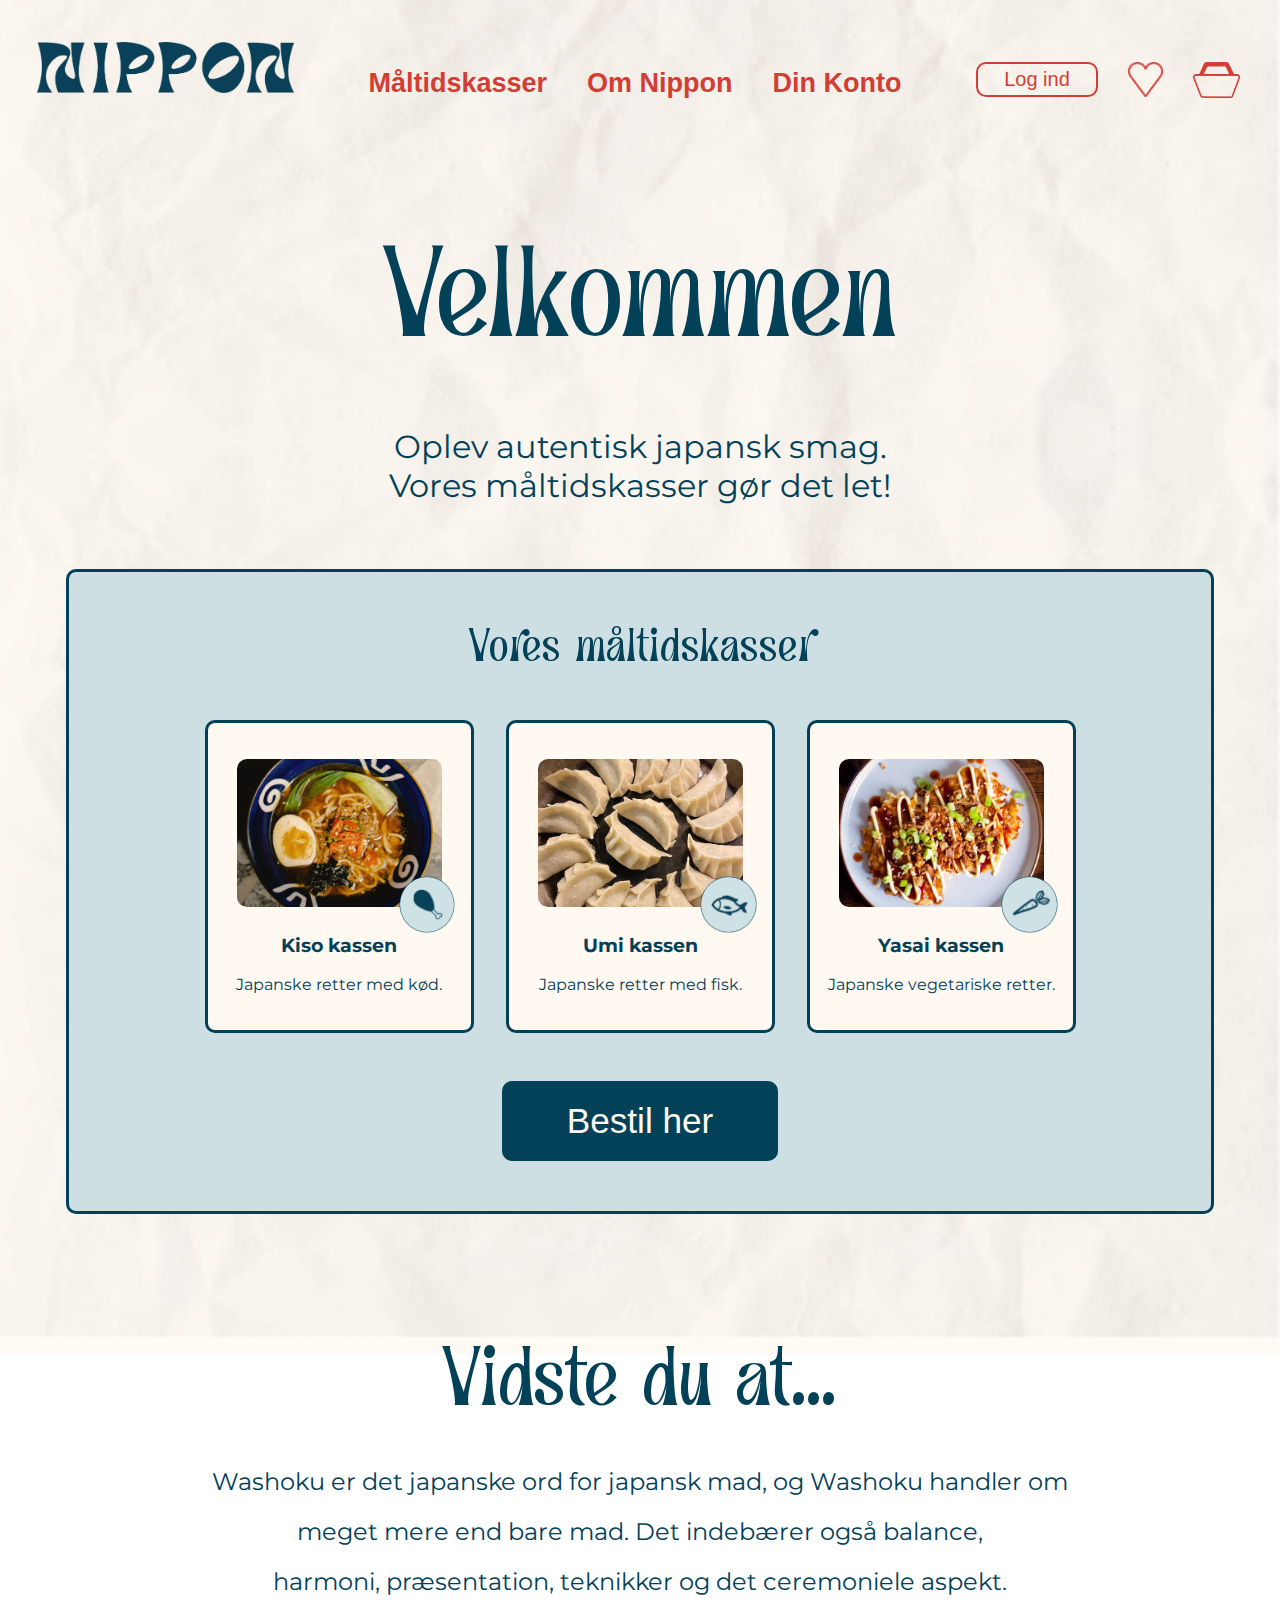
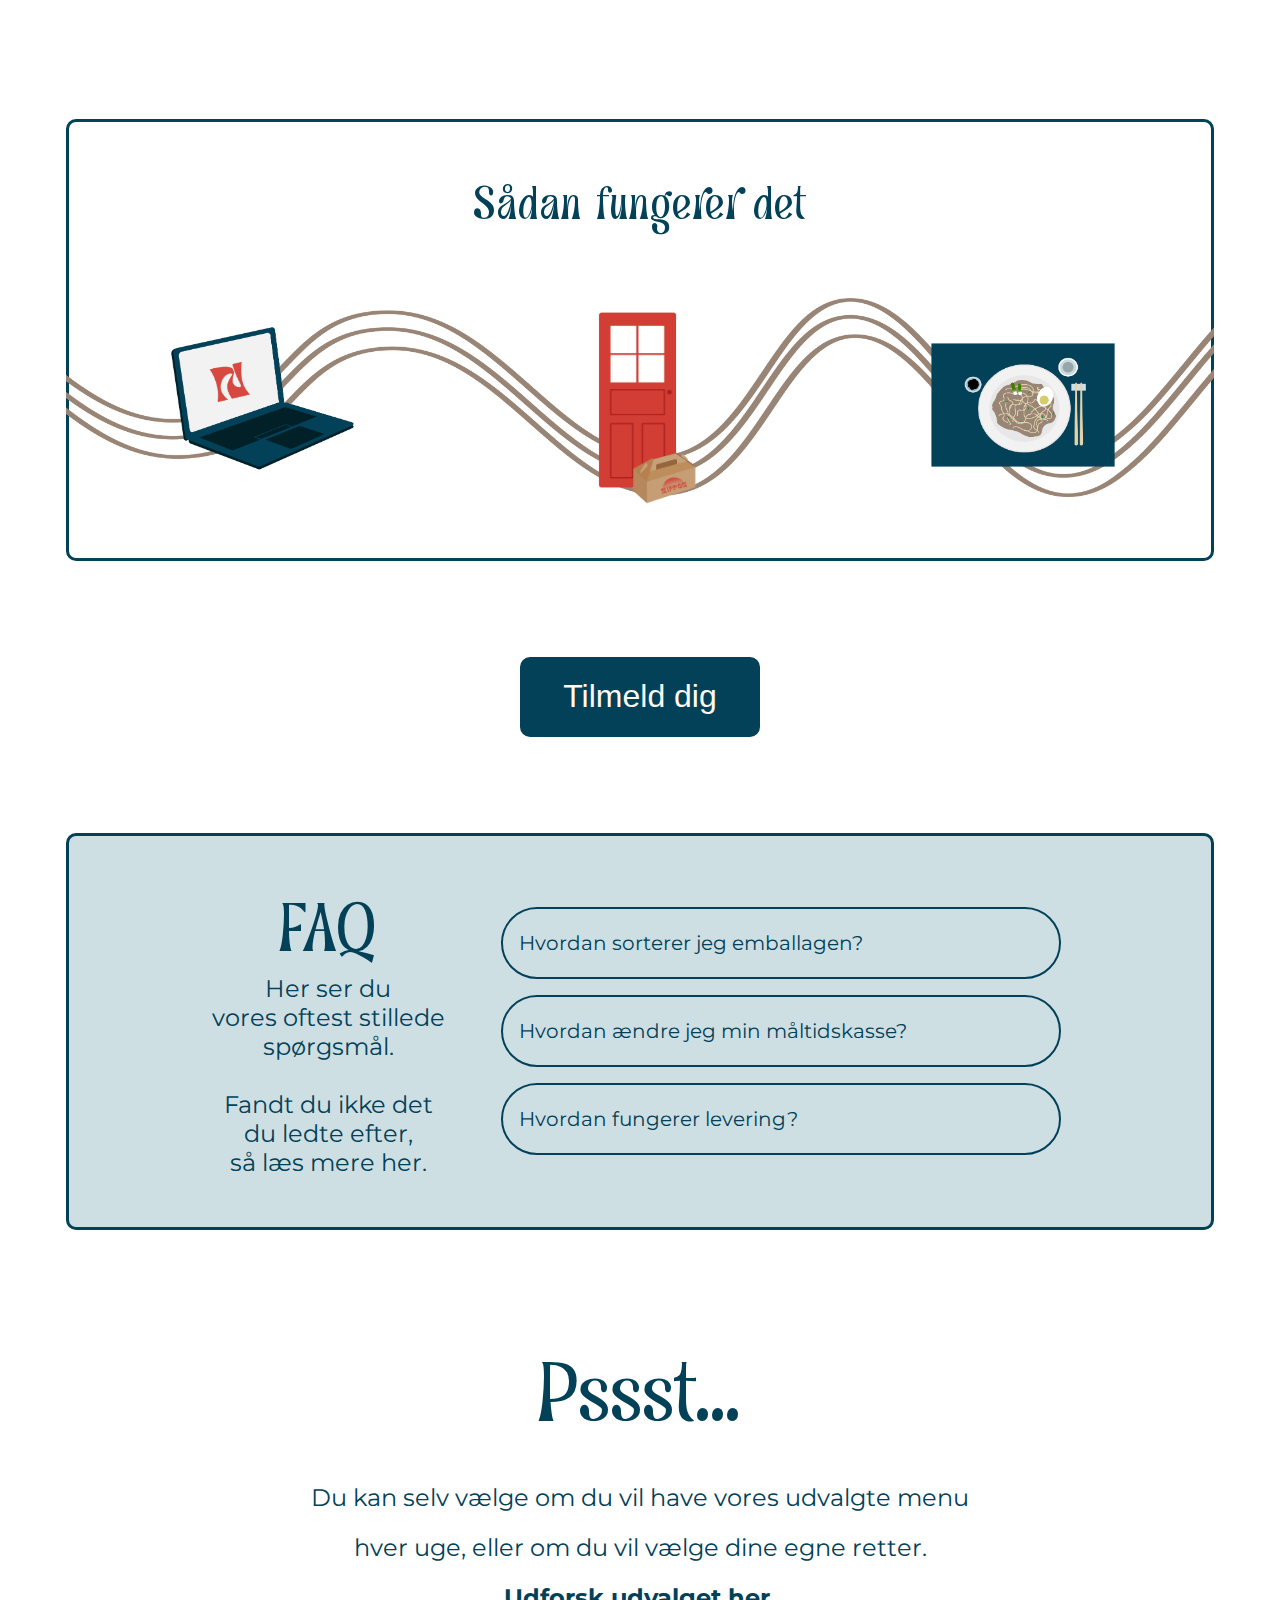
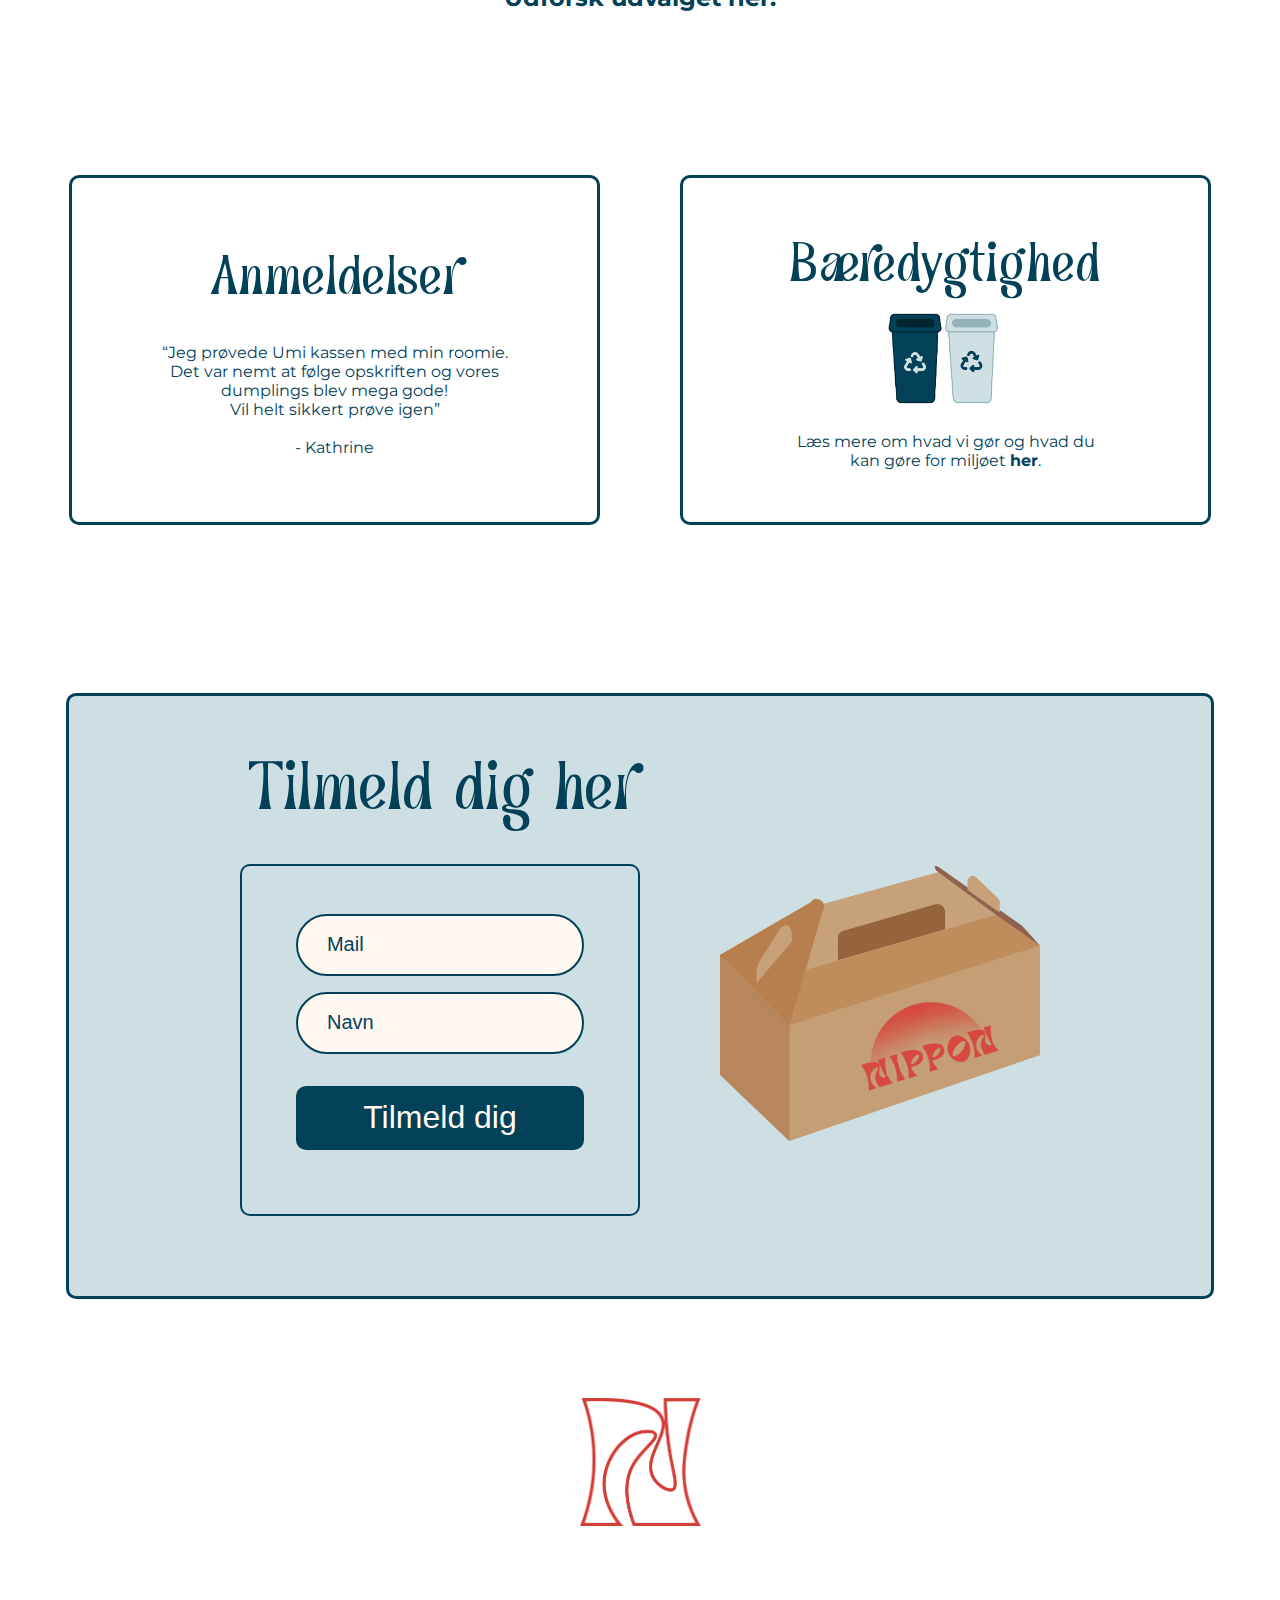
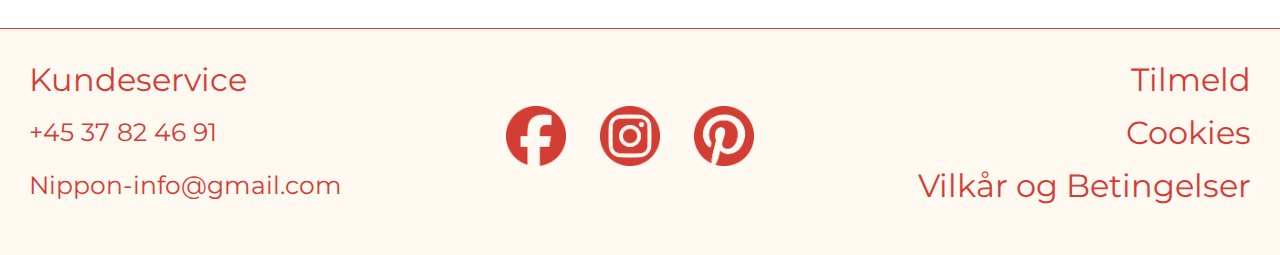
==== commit b0f2c749: "forside mindre" ====
--- a/index.html
+++ b/index.html
@@ -145,23 +145,24 @@
             Tilmeld dig
         </button>
 
-        <a href="faq.html">
-        <section class="solid">
-            <div class="faqa">
-                <div class="faqb">
-                <h2>FAQ</h2>
-                <p>Her ser du<br>vores oftest stillede<br>spørgsmål. 
-                <br>
-                <br>
-                Fandt du ikke det<br>du ledte efter,<br>så læs mere her.</p>
-                </div>
-            <div class="sporgsmal">
-                <div class="svar"><p>Hvordan sorterer jeg emballagen?</p></div>
-                <div class="svar"><p>Hvordan ændre jeg min måltidskasse?</p></div>
-                <div class="svar"><p>Hvordan fungerer levering?</p></div>
-            </div>
-            </div>
-        </section>
+        <a href="faq.html" class="solid">
+            <section>
+                <div class="faqa">
+                    <div class="faqb">
+                        <h2>FAQ</h2>
+                        <p>Her ser du<br>vores oftest stillede<br>spørgsmål. 
+                        <br>
+                        <br>
+                        Fandt du ikke det<br>du ledte efter,<br>så læs mere her.</p>
+                    </div>
+                    
+                    <div class="sporgsmal">
+                        <div class="svar"><p>Hvordan sorterer jeg emballagen?</p></div>
+                        <div class="svar"><p>Hvordan ændre jeg min måltidskasse?</p></div>
+                        <div class="svar"><p>Hvordan fungerer levering?</p></div>
+                    </div>
+                </div>
+            </section>
         </a>
 
         <section class="nobg">
--- a/css/style.css
+++ b/css/style.css
@@ -16,7 +16,6 @@
     display: flex;
     flex-direction: column;
     align-items: center;
-    justify-content: space-around;
 }
 
 h1, h2 {
@@ -28,9 +27,10 @@
 }
 
 h1 {
-    font-size: 8rem;
+    font-size: 6rem;
     line-height: 10rem;
-    margin: 3rem;
+    margin-top: 4rem;
+    margin-bottom: 3rem;
 }
 
 /* Anvender :root til at sætte farverne (dette er smart, så man nemt kan ændre alle af den samme farve på siden) */
@@ -210,22 +210,19 @@
 
 /* Velkommen start */
 .velkommen {
-    margin: 7rem 0 4rem 0;
-    display: flex;
-    justify-content: center;
-    font-size: 160px;
-}
-
-main .pv {
+    margin: 7rem 0 3rem 0;
+    display: flex;
+    justify-content: center;
+    font-size: 140px;
+}
+
+.pv {
     margin: 0 0 4rem 0;
     text-align: center;
     color: var(--dark-blue);
     text-align: center;
-    font-family: Montserrat;
-    font-size: 2.5rem;
-    font-style: normal;
+    font-size: 2rem;
     font-weight: 400;
-    line-height: 3.4375rem;
 }
 /* Velkommen slut */
 
@@ -233,12 +230,9 @@
 .h1f {
     display: flex;
     justify-content: center;
-    font-family: 'headerFont';
-    letter-spacing: 2px;
-    color: var(--dark-blue);
-    font-weight: 250;
     font-size: 50px;
-    margin: 2rem 0 -4rem 0;
+    margin: 0;
+    line-height: 50px;
 }
 
 .solid {
@@ -246,17 +240,16 @@
     flex-direction: column;
     align-items: center;
     justify-content: center;
-    width: 1148px;
-    height: 656px;
     border-radius: 10px;
     border: 3px solid var(--dark-blue);
     background: var(--light-blue);
+    padding: 50px 0;
+    width: 71.75rem;
 }
 
 .mks {
     display: flex;
     flex-direction: row;
-    justify-content: space-around;
     align-items: center;
     margin: 0;
 }
@@ -266,7 +259,7 @@
     flex-direction: column;
     justify-content: center;
     align-items: center;
-    margin: 3rem;
+    margin: 3rem 1rem;
     width: 269px;
     height: 313px;
     border-radius: 10px;
@@ -300,12 +293,12 @@
 .bestil {
     width: 17.25rem;
     height: 5rem;
-    margin-bottom: 3.69rem;
     border-radius: 0.625rem;
     font-size: 2.20rem;
     color: var(--beige);
     background-color: var(--dark-blue);
     border: none;
+    cursor: pointer;
 }
 
 .bestil:hover {
@@ -320,37 +313,34 @@
     display: flex;
     flex-direction: column;
     justify-content: center;
-    width: 1148px;
-    height: 33rem;
+    margin: 7rem;
 } 
 
 .nobg h2 {
     text-align: center;
-    font-size: 120px;
+    font-size: 90px;
     margin: 0 0 1.56rem 0;
 }
 
 .nobg p {
     text-align: center;
-    font-size: 1.625rem;
+    font-size: 1.5rem;
     line-height: 3.125rem;
     color: var(--dark-blue);
     margin: 0;
 }
 
 .nobg a {
-    color: var(--dark-blue);
-    text-decoration: none;
+    font-size: 1.5rem;
+    color: var(--dark-blue);
     font-weight: 700;
-}
+    margin: 0;
+}
+
 /* FORSIDE Vidste du at... slut */
 
 /* FORSIDE Sådan fungerer det start */
 .kant h2 {
-    font-family: 'headerFont';
-    letter-spacing: 2px;
-    color: var(--dark-blue);
-    font-weight: 250;
     font-size: 50px;
     margin: 0 0 4rem 0;
 }
@@ -394,13 +384,13 @@
 
 /* FORSIDE Tilmeld dig button */
 .tilmeld {
-    width: 17.25rem;
+    width: 15rem;
     height: 5rem;
     border-radius: 0.625rem;
-    font-size: 2.2rem;
+    font-size: 2rem;
     color: var(--beige);
     background-color: var(--dark-blue);
-    margin: 5.38rem;   
+    margin: 6rem;   
     border: none; 
 }
 
@@ -411,24 +401,20 @@
 }
 
 /* FORSIDE FAQ start */
-.solid h2 {
-    font-family: 'headerFont';
-    letter-spacing: 2px;
-    color: var(--dark-blue);
-    font-weight: 250;
-    font-size: 80px;
+.faqb h2 {
+    font-size: 75px;
 }
 
 .faqa {
     display: flex;
     flex-direction: row;
-    justify-content: space-around;
-    align-items: center;
+    align-items: center;
+    gap: 3rem;
 }
 
 .faqa p {
     text-align: center;
-    font-size: 1.625rem;
+    font-size: 1.5rem;
     color: var(--dark-blue);
 }
 
@@ -450,10 +436,10 @@
 .faqa .sporgsmal .svar {
     display: flex;
     align-items: center;
-    margin: 1rem;
-    font-size: 1.25rem;
-    width: 40.1875rem;
-    height: 4.5625rem;
+    margin: 0.5rem;
+    font-size: 1.2rem;
+    width: 35rem;
+    height: 4.5rem;
     border-radius: 6.25rem;
     border: 2px solid var(--dark-blue);
     background: var(--light-blue);
@@ -508,26 +494,26 @@
     flex-direction: column;
     align-items: center;
     justify-content: center;
-    width: 1148px;
-    height: 656px;
     border-radius: 10px;
     border: 3px solid var(--dark-blue);
     background: var(--light-blue);
     margin: 8rem 0 6.19rem 0;
+    padding: 3rem;
+    width: 71.75rem;
 }
 
 .solidt h2 {
-    font-size: 90px;    
+    font-size: 75px;    
 }
 
 .tilmeldk {
-    width: 17.25rem;
-    height: 5rem;
+    width: 18rem;
+    height: 4rem;
     border-radius: 0.625rem;
-    font-size: 2.20rem;
+    font-size: 2rem;
     color: var(--beige);
     background-color: var(--dark-blue);
-    margin: 3.75rem;
+    margin: 2rem;
     border: none;
 }
 
@@ -540,30 +526,30 @@
 .tilmeldkasse {
     display: flex;
     flex-direction: row;
-    justify-content: space-evenly;
-    align-items: center;
+    align-items: center;
+    gap: 4rem;
 }
 
 .solidt input {
     color: var(--dark-blue);
-    width: 23.3125rem;
-    height: 4.25rem;
+    height: 3.5rem;
+    width: 18rem;
     border-radius: 6.25rem;
     border: 2px solid var(--dark-blue);
     background: var(--beige);
     padding: 1.81rem;
-    margin: 2.25rem 0 0 0;
+    margin: 1rem 0 0 0;
 }
 
     /* Gør at placeholdertekst i input feltet er mørke blå */
 ::placeholder {
     color: var(--dark-blue);
-    font-size: 25px;
+    font-size: 20px;
   }
 
     /* Gør skriften når man skriver i et input-felt større */
 input[type="text"] {
-    font-size:25px;
+    font-size:20px;
 }
 
 .tilmeldinput {
@@ -574,18 +560,17 @@
 
 .inputborder {
     display: flex;
-    width: 27.5625rem;
-    height: 25rem;
+    width: 25rem;
     border-radius: 0.625rem;
     border: 2px solid var(--dark-blue);
     flex-direction: column;
     align-items: center;
-    margin: 2rem;
+    margin: 2rem 0;
+    padding: 2rem;
 }
 
 .solidt .kassef {
-    width: 25.125rem;
-    height: 21.5625rem;
+    width: 20rem;
     margin: 1rem 0 0 1rem;
 }
 /* FORSIDE Tilmeld dig her slut */
@@ -596,11 +581,11 @@
 
 /* overskrifter */
 .maltidskasseh1 {
-    margin-bottom: 0;
+    margin-bottom: -1rem;
 }
 
 .maltidskasseh2 {
-    font-size: 6rem;
+    font-size: 4rem;
     margin-bottom: 7.5rem;
 }
 
@@ -682,13 +667,13 @@
     border-radius: 10px;
     padding: 55px;
     margin-bottom: 64px;
-    width: 90%;
+    width: 80%;
 }
 
 #byg-selv-list li {
     color: var(--dark-blue);
     font-size: 24px;
-    font-weight: 400;
+    font-weight: lighter;
     line-height: 60px;
     list-style: decimal inside;
 }
@@ -698,7 +683,7 @@
     background-color: var(--light-blue);
     display: flex;
     flex-direction: column;
-    width: 90%;
+    width: 75%;
     justify-content: center;
     align-items: center;
     border-radius: 10px;
@@ -706,17 +691,22 @@
     margin-bottom: 125px;
     gap: 45px;
 }
+ /* styling af baggrundsboks under "byg selv" */
+#maltidskasser-boks{
+    width: 80%;
+}
 
 /* overskrift - ugens udvalg/ugens menu */
 #ugens {
-    margin: 98px 0 30px;
-    font-size: 5rem;
+    font-size: 3rem;
+    margin: 5rem 0 -0.5rem;
 }
 
 .maltidskasser-boks h3 {
     color: var(--dark-blue);
-    font-size: 36px;
-    font-weight: 400;
+    font-size: 28px;
+    font-weight: lighter;
+    margin: 2rem 0;
 }
 
 .maltidskasser {
@@ -789,7 +779,7 @@
 .beskrivelse-ret {
     color: var(--dark-blue);
     font-size: 14px;
-    font-weight: 400;
+    font-weight: lighter;
     line-height: 30px;
 }
 
@@ -814,24 +804,25 @@
 .pris {
     border-radius: 10px;
     border: 2px solid var(--dark-blue);
-    width: 402px;
-    height: 80px;
+    width: 280px;
+    height: 62px;
     color: #024158;
     text-align: center;
-    font-size: 30px;
+    font-size: 1.2rem;
     font-weight: 400;
-    padding: 20px;
+    line-height: 62px;
 }
 
 .bestil-knap {
     border-radius: 10px;
     border: none;
     background: var(--dark-blue);
-    width: 276px;
-    height: 80px;
+    width: 200px;
+    height: 62px;
+    line-height: 62px;
     color: var(--beige);
     text-align: center;
-    font-size: 36px;
+    font-size: 1.4rem;
     font-weight: 700;
 }
 
@@ -1025,8 +1016,8 @@
     border-radius: 100px;
     display: flex;
     flex-direction: column;
-    width: 65rem;
-    height: 6rem;
+    width: 45rem;
+    height: 5.5rem;
   }
   
   .faq-answer {
@@ -1045,7 +1036,7 @@
 
   /* Styler pilen, der indikerer, at det er klikbart */
   .arrow {
-    font-size: 1.8rem;
+    font-size: 1.4rem;
     color: #024158;
     width: 5%;
   }
@@ -1055,14 +1046,14 @@
     background-color: #CEDFE3;
     border: 3px solid #024158;
     border-radius: 0.6rem;
-    width: 72rem;
+    width: 52rem;
     height: auto;
 
   }
 
   /* Styler spørgsmål i boksene */
   .h3-faq {
-    font-size: 1.8rem;
+    font-size: 1.4rem;
     font-weight: lighter;
     color: #024158;
     width: 95%;
@@ -1070,14 +1061,14 @@
 
   /* Styler svar i boksene */
   .faq-answer{
-    font-size: 1.8rem;
+    font-size: 1.4rem;
     font-weight: lighter;
     color: #024158;
-    line-height: 3rem;
+    line-height: 2.4rem;
   }
 
   .faq-answer p{
-    padding-top: 2rem;
+    padding-top: 1.2rem;
   }
 
   /* Styler links i svar til spørgsmål */
@@ -1089,11 +1080,11 @@
 
   /* Styler tekst nederst på siden */
   .h4-faq {
-    font-size: 1.8rem;
+    font-size: 1.4rem;
     font-weight: lighter;
-    line-height: 3rem;
+    line-height: 2.4rem;
     color: #024158;
-    width: 72rem;
+    width: 51rem;
     text-align: center;
     margin: 5rem;
   }
@@ -1109,7 +1100,7 @@
   /* Styler ny class så spørgsmålet bliver fed, når svaret kommer frem */
   .questions-fed {
     font-weight: 700;
-    padding-top: 1.6rem;
+    padding-top: 1.4rem;
   }
 
   
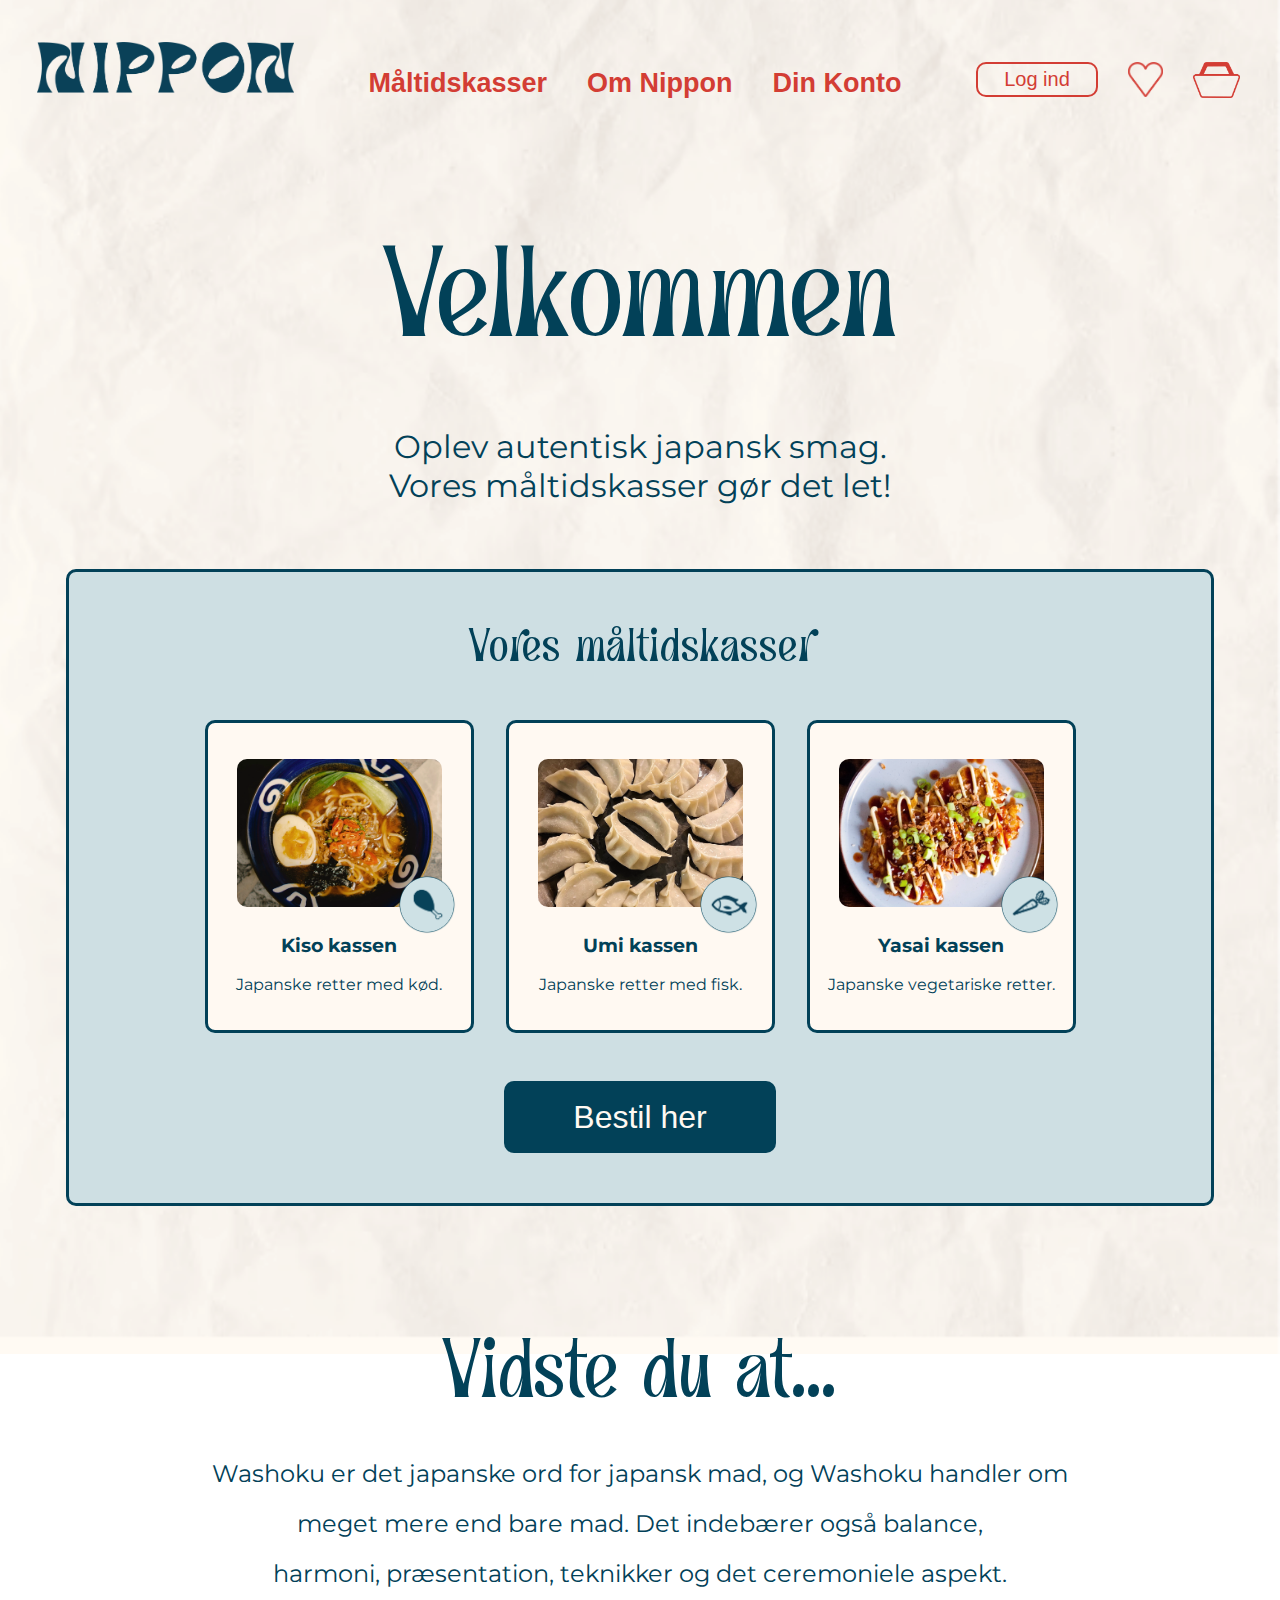
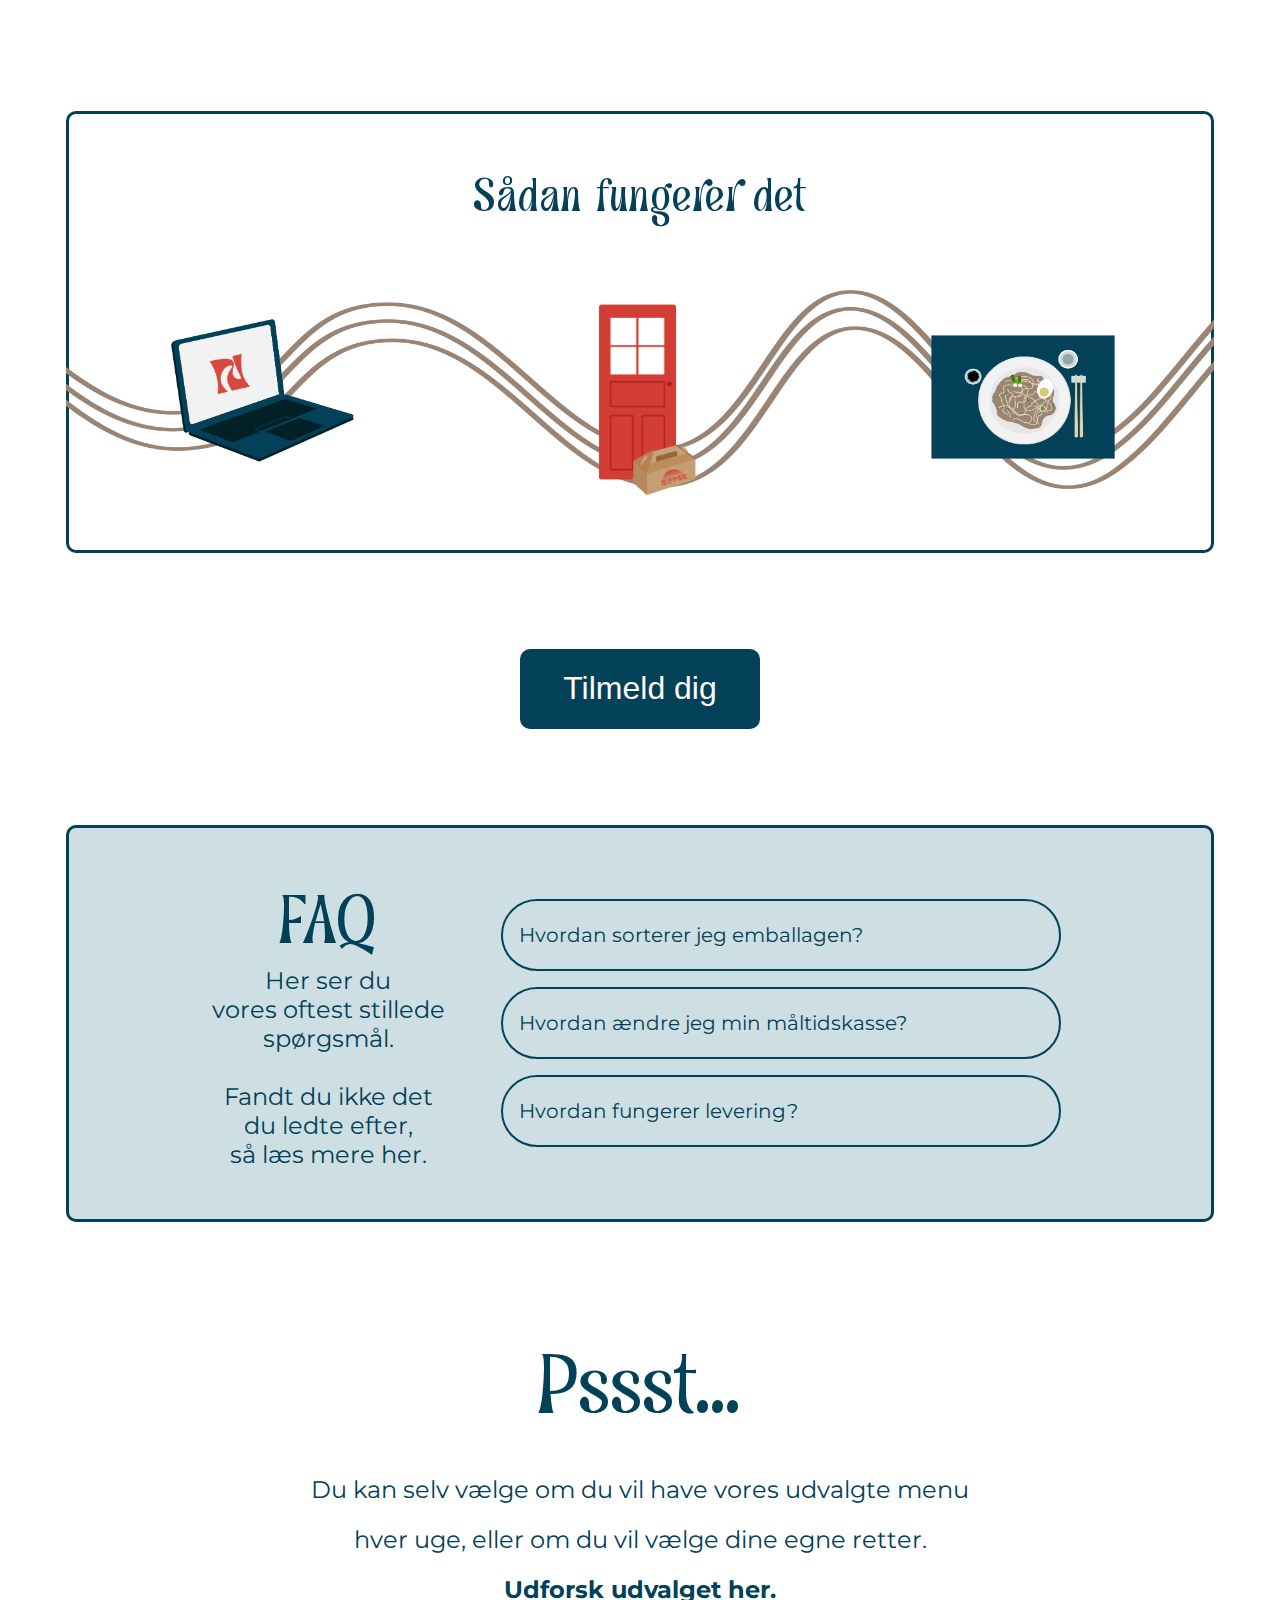
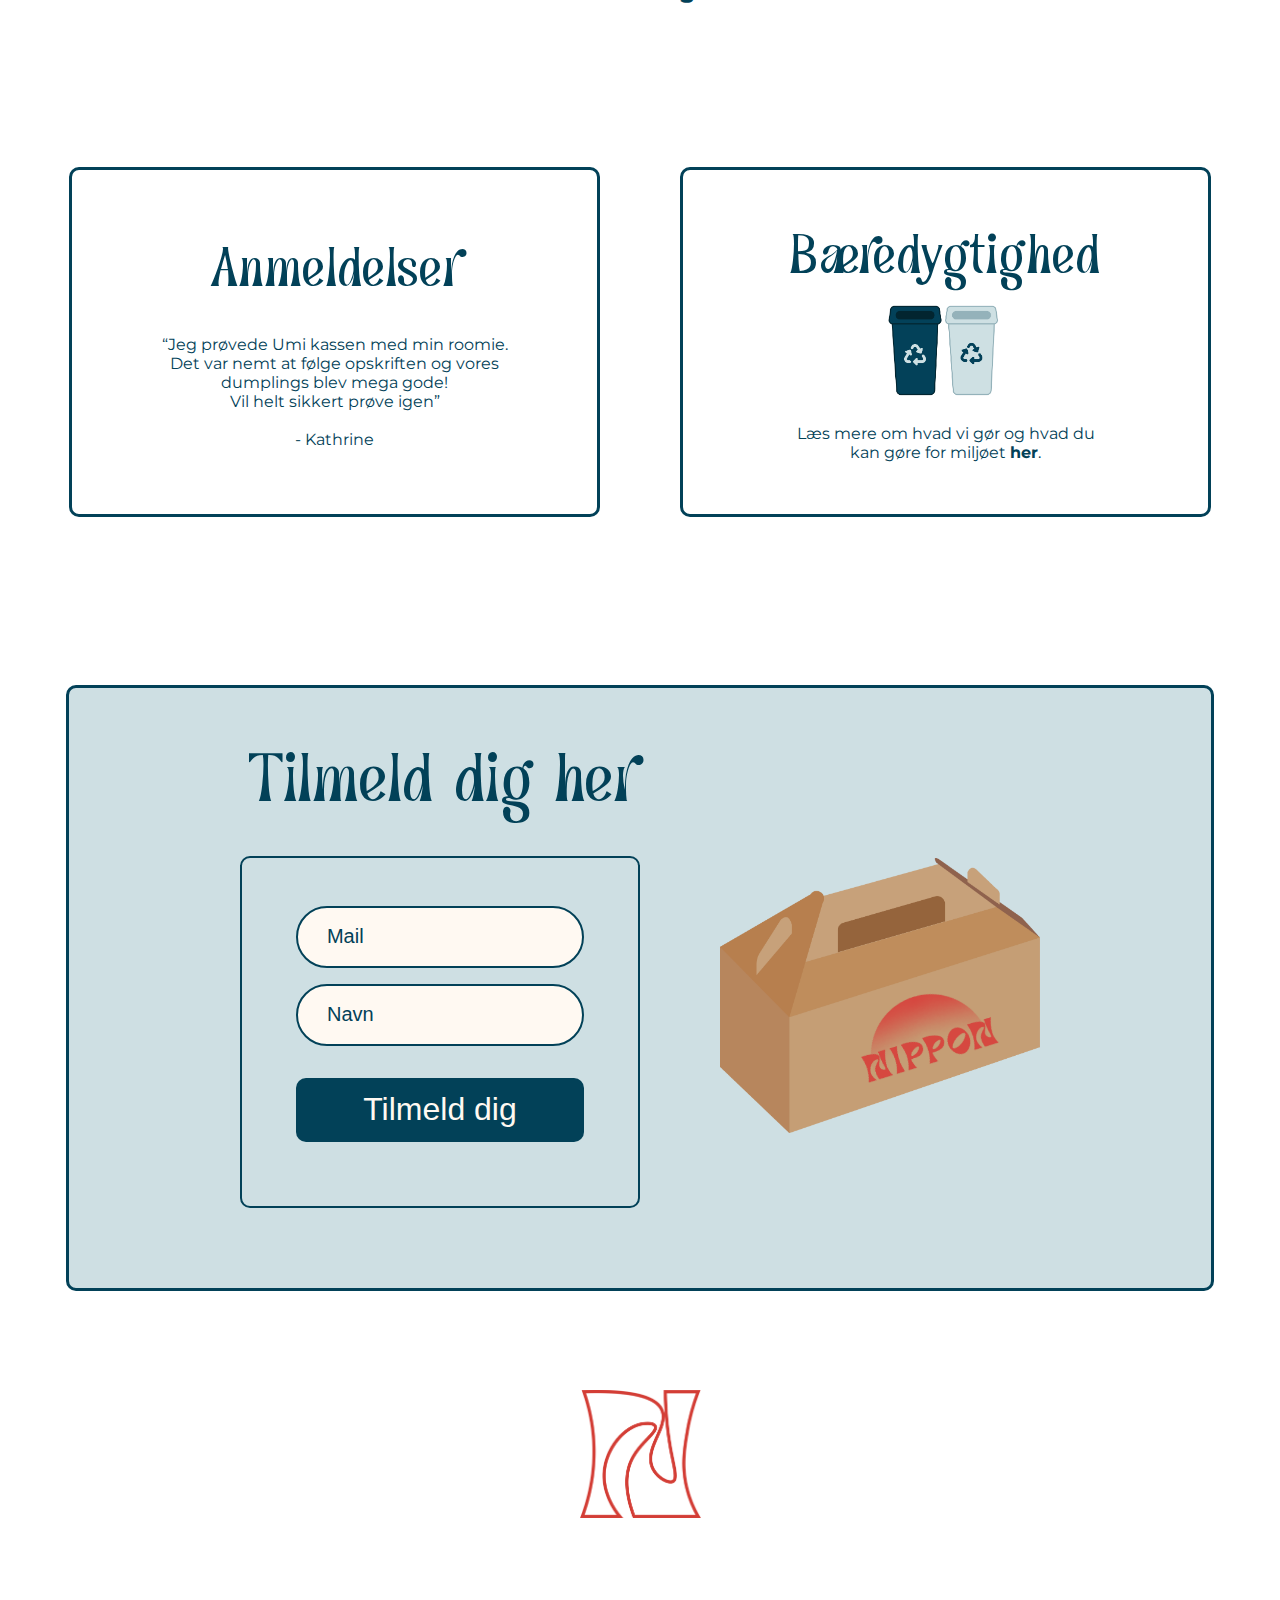
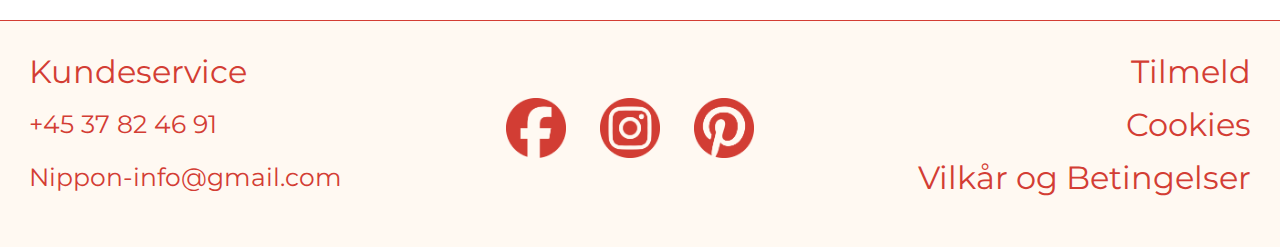
==== commit 2a75c14f: "småting" ====
--- a/index.html
+++ b/index.html
@@ -19,7 +19,7 @@
     <meta name="geo.position" content="56.223769;10.123814">
     <meta name="ICBM" content="56.223769, 10.123814">
     <meta name="author" content="Andrea Skadhede, Karoline Eriksen, Louise Thysen & Natasja Sandfeld">
-    <meta name="description" content="">
+    <meta name="description" content="Dette er forsiden til Nippon. Her får du præsenteret de forskellige måltidskasser, links til de andre sider samt mulighed for at tilmelde dig.  ">
 
 </head>
 <body>
@@ -128,17 +128,17 @@
         </section>
 
         <a href="sadan-fungerer-det.html">
-        <section class="kant">
-            <h2>Sådan fungerer det</h2>
-            <figure class="infog">
-            <img class="nudel" src="img/infographic/nudel.webp" alt="Nudel">
-            <figure class="infob">
-            <img class="graphic" src="img/infographic/pc.webp" alt="Laptop illustration">
-            <img class="graphic" src="img/infographic/dor.webp" alt="Dør måltidskasse illustration">
-            <img class="graphic" src="img/infographic/mad.webp" alt="Mad opdækning">
-            </figure>
-            </figure>
-        </section>
+            <section class="kant">
+                <h2>Sådan fungerer det</h2>
+                <figure class="infog">
+                <img class="nudel" src="img/infographic/nudel.webp" alt="Nudel">
+                <figure class="infob">
+                <img class="graphic" src="img/infographic/pc.webp" alt="Laptop illustration">
+                <img class="graphic" src="img/infographic/dor.webp" alt="Dør måltidskasse illustration">
+                <img class="graphic" src="img/infographic/mad.webp" alt="Mad opdækning">
+                </figure>
+                </figure>
+            </section>
         </a>
 
         <button onclick="location.href='tilmeld-dig.html';" class="tilmeld">
@@ -176,7 +176,7 @@
         </section>
 
         <section class="kanta">
-            <a href="#">
+            <a href="ups.html">
             <div class="kantak">
                 <h2>Anmeldelser</h2>
                 <p>“Jeg prøvede Umi kassen med min roomie.
@@ -188,7 +188,7 @@
                     - Kathrine</p>
             </div>
             </a>
-            <a href="#">
+            <a href="ups.html">
             <div class="kantak">
                 <h2>B<span class="ae">ae</span>redygtighed</h2>
                 <img class="genbrugf" src="img/infographic/genbrug.webp" alt="Skraldespande">
--- a/css/style.css
+++ b/css/style.css
@@ -128,7 +128,6 @@
     color: var(--red);
     font-size: 20px;
     font-weight: 400;
-    text-wrap: wrap;
     padding: 0 0 10px;
 }
 
@@ -291,10 +290,10 @@
 }
 
 .bestil {
-    width: 17.25rem;
-    height: 5rem;
+    width: 17rem;
+    height: 4.5rem;
     border-radius: 0.625rem;
-    font-size: 2.20rem;
+    font-size: 2rem;
     color: var(--beige);
     background-color: var(--dark-blue);
     border: none;
@@ -642,25 +641,6 @@
     font-weight: 400;
 }
 
-#knapinfo1, #knapinfo2 {
-    display: block;
-}
-
-#drop1, #drop2 {
-    display: none;
-    position: absolute;
-}
-
-#drop1 p, #drop2 p {
-    padding: 5px;
-    background: var(--beige);
-}
-
-#drop1 p:hover, #drop2:hover {
-    background: var(--red);
-    color: var(--beige);
-}
-
 /* byg selv informations liste */
 #byg-selv-list {
     border: 3px solid var(--dark-blue);
@@ -673,7 +653,7 @@
 #byg-selv-list li {
     color: var(--dark-blue);
     font-size: 24px;
-    font-weight: lighter;
+    font-weight: 300;
     line-height: 60px;
     list-style: decimal inside;
 }
@@ -690,10 +670,12 @@
     border: 3px solid var(--dark-blue);
     margin-bottom: 125px;
     gap: 45px;
+    min-width: 1024px;
 }
  /* styling af baggrundsboks under "byg selv" */
 #maltidskasser-boks{
     width: 80%;
+    
 }
 
 /* overskrift - ugens udvalg/ugens menu */
@@ -705,7 +687,7 @@
 .maltidskasser-boks h3 {
     color: var(--dark-blue);
     font-size: 28px;
-    font-weight: lighter;
+    font-weight: 300;
     margin: 2rem 0;
 }
 
@@ -721,11 +703,12 @@
     margin-top: 15px;
     flex-wrap: wrap;
     gap: 60px 0;
-    max-width: 1145px;
+    min-width: 900px;
+    max-width: 1140px;
 }
 
 .kasser-pil {
-    font-size: 50px;
+    font-size: 40px;
     border: none;
     background: none;
 }
@@ -737,7 +720,7 @@
     border-radius: 10px;
     border: 3px solid var(--dark-blue);
     background: var(--beige);
-    margin: 0 20px;
+    margin: 0 10px;
 }
 
 .ret-img {
@@ -779,7 +762,7 @@
 .beskrivelse-ret {
     color: var(--dark-blue);
     font-size: 14px;
-    font-weight: lighter;
+    font-weight: 300;
     line-height: 30px;
 }
 
@@ -806,7 +789,7 @@
     border: 2px solid var(--dark-blue);
     width: 280px;
     height: 62px;
-    color: #024158;
+    color: var(--dark-blue);
     text-align: center;
     font-size: 1.2rem;
     font-weight: 400;
@@ -815,7 +798,7 @@
 
 .bestil-knap {
     border-radius: 10px;
-    border: none;
+    border: 2px solid var(--dark-blue);
     background: var(--dark-blue);
     width: 200px;
     height: 62px;
@@ -859,11 +842,12 @@
     text-align: center;
     font-size: 1.5rem;
     font-weight: 200;
-    color: #024158;
-    width: 100%;
-    padding-left: 7rem;
-    padding-right: 7rem;
-    margin-bottom: 1rem;
+    color: var(--dark-blue);
+    width: 52rem;
+    padding-bottom: 2rem;
+    line-height: 2.5rem;
+    
+
 }
 
 /* styler sektionen, og den boks der er omkring */
@@ -872,123 +856,123 @@
     display: flex;
     justify-content: center;
     border-radius: 10px;
-    border: 3px solid #024158;
+    border: 3px solid var(--dark-blue);
     margin-left: 6rem;
     margin-right: 6rem;
     margin-top: 4rem;
     margin-bottom: 6rem;
-    height: 148rem;
-    width: 80%;
+    height: 111.5rem;
+    width: 52rem;
+}
+
+
+  /* styler indholdet i infographic */
+
+.spisepinde {
+    width: 40rem;
+    position: absolute;
+}
+
+.computer {
+    width: 15rem;
+    margin-bottom: -2rem;
+}
+
+.besog-nippon{
+    position: absolute;
+    margin-top: 13rem;
+    margin-right: 35rem;
+    text-align: center;
+}
+
+.retter {
+    width: 15rem;
+}
+
+.vaelg-maaltidskasse {
+    position: absolute;
+    margin-top: 27rem;
+    margin-left: 35rem;
+    text-align: center;
+}
+
+.ur{
+    width: 15rem;
+    margin-bottom: -2.5rem;
+}
+
+.levering {
+    position: absolute;
+    margin-top: 40rem;
+    margin-right: 28rem;   
+    text-align: center;
+}
+
+.dor {
+    width: 15rem;
+}
+
+.levering-dor{
+    position: absolute;
+    margin-top: 52rem;
+    margin-left: 28rem;
+    text-align: center;
+}
+
+.pan {
+    width: 15rem;
+}
+
+.madlavning {
+    position: absolute;
+    margin-top:70rem;
+    margin-right: 30rem;
+    text-align: center;
+}
+
+.mad {
+    width: 15rem;
+    margin-bottom: -2rem;
+}
+
+.maaltid{
+    position: absolute;
+    margin-top: 80rem;
+    margin-left: 27rem;
+    text-align: center;
+}
+
+.skraldespande {
+    width: 15rem;
+    margin-bottom: -2.5rem;
+}
+
+.genbrug {
+    position: absolute;
+    margin-top: 95rem;
+    margin-right: 28rem;
+    text-align: center;
+}
+
+/* styler teksten */
+
+.tekst-infographic {
+    font-weight: 300;
+    font-size: 20px;
+    color: var(--dark-blue);
 }
 
 /* Styler at animationen bliver vidst løbende med at man scroller ned, er også brugt js */
-.infographic > section {
+.infographic > div {
     opacity: 0;
     transform: translateY(20px);
     transition: opacity 0.5s, transform 0.5s;
-  }
-  
-  .infographic > section.visible {
+}
+
+.infographic > div.visible {
     opacity: 1;
     transform: translateY(0);
-  }
-
-  /* styler indholdet i infographic */
-
-.spisepinde {
-    width: 850px;
-    position: absolute;
-}
-
-.computer {
-    width: 20rem;
-    margin-bottom: -2rem;
-}
-
-.besog-nippon{
-    position: absolute;
-    margin-top: 18rem;
-    margin-right: 45rem;
-    text-align: center;
-}
-
-.retter {
-    width: 20rem;
-}
-
-.vaelg-maaltidskasse {
-    position: absolute;
-    margin-top: 37rem;
-    margin-left: 45rem;
-    text-align: center;
-}
-
-.ur{
-    width: 18rem;
-    margin-bottom: -2.5rem;
-}
-
-.levering {
-    position: absolute;
-    margin-top: 55rem;
-    margin-right: 35rem;   
-    text-align: center;
-}
-
-.dor {
-    width: 18rem;
-}
-
-.levering-dor{
-    position: absolute;
-    margin-top: 70rem;
-    margin-left: 35rem;
-    text-align: center;
-}
-
-.pan {
-    width: 18rem;
-}
-
-.madlavning {
-    position: absolute;
-    margin-top: 92rem;
-    margin-right: 38rem;
-    text-align: center;
-}
-
-.mad {
-    width: 18rem;
-    margin-bottom: -2rem;
-}
-
-.maaltid{
-    position: absolute;
-    margin-top: 108rem;
-    margin-left: 33rem;
-    text-align: center;
-}
-
-.skraldespande {
-    width: 18rem;
-    margin-bottom: -2.5rem;
-}
-
-.genbrug {
-    position: absolute;
-    margin-top: 125rem;
-    margin-right: 37rem;
-    text-align: center;
-}
-
-/* styler teksten */
-
-.tekst-infographic {
-    font-weight: 300;
-    font-size: 25px;
-    color: #024158;
-}
-
+}
 
 /*************************************************************************************************************************************/
 /**************************************************************** FAQ ****************************************************************/
@@ -1005,14 +989,14 @@
   }
   
   .faq-question {
-    background-color: #CEDFE3;
+    background-color: var(--light-blue);
     margin-bottom: 2rem;
     padding: 2rem;
     padding-left: 3rem;
     cursor: pointer;
     display: flex;
     justify-content: space-between;
-    border: 2px solid #024158;
+    border: 2px solid var(--dark-blue);
     border-radius: 100px;
     display: flex;
     flex-direction: column;
@@ -1037,14 +1021,14 @@
   /* Styler pilen, der indikerer, at det er klikbart */
   .arrow {
     font-size: 1.4rem;
-    color: #024158;
+    color: var(--dark-blue);
     width: 5%;
   }
 
   /* Styler boksen i baggrunden */
   .baggrundsboks {
-    background-color: #CEDFE3;
-    border: 3px solid #024158;
+    background-color: var(--light-blue);
+    border: 3px solid var(--dark-blue);
     border-radius: 0.6rem;
     width: 52rem;
     height: auto;
@@ -1054,16 +1038,16 @@
   /* Styler spørgsmål i boksene */
   .h3-faq {
     font-size: 1.4rem;
-    font-weight: lighter;
-    color: #024158;
+    font-weight: 300;
+    color: var(--dark-blue);
     width: 95%;
   }
 
   /* Styler svar i boksene */
   .faq-answer{
     font-size: 1.4rem;
-    font-weight: lighter;
-    color: #024158;
+    font-weight: 300;
+    color: var(--dark-blue);
     line-height: 2.4rem;
   }
 
@@ -1074,16 +1058,16 @@
   /* Styler links i svar til spørgsmål */
   .link-faq {
     text-decoration: none;
-    color: #024158;
-    font-weight: bold;
+    color: var(--dark-blue);
+    font-weight: 700;
   }
 
   /* Styler tekst nederst på siden */
   .h4-faq {
     font-size: 1.4rem;
-    font-weight: lighter;
+    font-weight: 300;
     line-height: 2.4rem;
-    color: #024158;
+    color: var(--dark-blue);
     width: 51rem;
     text-align: center;
     margin: 5rem;
@@ -1116,17 +1100,18 @@
     display: flex;
     flex-direction: column;
     flex-wrap: wrap;
-    width: 70%;
+    width: 60%;
     align-items: center;
     margin-bottom: 100px;
     padding: 0 50px;
+    min-width: 1024px;
 }
 
 .kurv-boks h3 {
-    color: #024158;
-    font-size: 40px;
+    color: var(--dark-blue);
+    font-size: 35px;
     font-weight: 700;
-    margin: 50px 0 20px;
+    margin: 90px 0 60px;
 }
 
 /* information i toppen af kurven */
@@ -1144,8 +1129,6 @@
 }
 
 .kurvknapper button {
-    width: 231px;
-    height: 63px;
     background-color: var(--beige);
     border-radius: 10px;
     border: 3px solid var(--red);
@@ -1156,6 +1139,7 @@
     flex-direction: row;
     align-items: center;
     justify-content: center;
+    padding: 1rem 3rem;
 }
 
 #activebtn1:hover, #activebtn2:hover, #activebtn3:hover {
@@ -1172,12 +1156,12 @@
 .tekst-kurv p {
     padding: 5px;
     color: var(--dark-blue);
-    font-size: 20px;
+    font-size: 15px;
     font-weight: 400;
 }
 
 .tekst-kurv p:first-child {
-    font-size: 30px;
+    font-size: 25px;
 }
 
 /* ændre/annuller ordre ikoner */
@@ -1209,11 +1193,11 @@
     border-radius: 10px;
     border: 2px solid var(--dark-blue);
     background-color: var(--beige);
-    width: 269px;
-    height: 88px;
-    color: var(--dark-blue);
-    text-align: center;
-    font-size: 24px;
+    width: 15rem;
+    height: 5rem;
+    color: var(--dark-blue);
+    text-align: center;
+    font-size: 20px;
     font-weight: 300;
     padding: 15px;
 }
@@ -1222,12 +1206,11 @@
     border-radius: 10px;
     border: none;
     background: var(--dark-blue);
-    width: 269px;
-    height: 88px;
+    width: 15rem;
+    height: 5rem;
     color: var(--beige);
-    text-wrap: wrap;
-    text-align: center;
-    font-size: 24px;
+    text-align: center;
+    font-size: 20px;
     font-weight: 600;
     padding: 10px;
 }
@@ -1253,90 +1236,94 @@
 #tilmeld {
     display: flex;
     flex-direction: column;
+    text-align: left;
+    width: 60%;
 }
 
 #tilmeld h4 {
     margin: 3.12rem 0 2rem 2.88rem;
+    text-align: left;
 }
 
 .kanttil {
     display: flex;
     flex-direction: column;
     justify-content: center;
+    align-self: center;
     align-items: flex-start;
-    width: 71.75rem;
-    height: 34.25rem;
+    width: 100%;
     border-radius: 10px;
     border: 3px solid var(--dark-blue);
-    padding: 4rem;  
+    padding: 3rem;  
     margin: 0 0 4.50rem 0;
 }
 
 .meld {
     display: flex;
     flex-direction: column;
-    align-items: center;
+    width: 100%;
 }
 
 h4, h5 {
     color: var(--dark-blue);
-    font-size: 48px;
+    font-size: 30px;
     font-style: normal;
     font-weight: 400;
     line-height: normal;
 }
 
+#opret-bla {
+    background-color: var(--dark-blue); 
+    border: 2px solid var(--dark-blue);
+}
+
+#opret-bla:hover {
+    color: var(--dark-blue);
+    background-color: var(--beige);
+    border: 2px solid var(--dark-blue);
+}
+
 .kanttil h5, .kanttilrod h5 {
-    margin-top: 3.56rem;
-    margin-bottom: 2.38rem;
+    margin-bottom: 2rem;
 }
 
 .kanttil input {    
     color: var(--dark-blue);
-    width: 64.5rem;
-    height: 6.6875rem;
     border-radius: 6.25rem;
     border: 2px solid var(--dark-blue);
     background: var(--beige);
-    padding: 1.81rem;
-    margin:1rem;
+    padding: 1rem;
+    margin: 1rem 0;
 }
 /* TILMELD DIG Er du allerede tilmeldt? slut */
 
 /* TILMELD DIG Er du ny hos os? start */
-.kanttilrod {
-    display: flex;
-    flex-direction: column;
-    justify-content: center;
-    align-items: flex-start;
-    width: 71.75rem;
-    height: 34.25rem;
-    border-radius: 10px;
-    border: 3px solid var(--red);
-    padding: 4rem;  
-    margin: 0 0 4.50rem 0;    
-}
-
-.kanttilrod input {    
+#kanttilrod {
+    border: 3px solid var(--red);    padding: 3rem;  
+}
+
+#kanttilrod input {    
     color: var(--red);
-    width: 64.5rem;
-    height: 6.6875rem;
-    border-radius: 6.25rem;
     border: 2px solid var(--red);
     background: var(--beige);
-    padding: 1.81rem;
-    margin:1rem;
 }
 
     /* Opret dig button */
-.kanttilrod .opret {
-    width: 17.25rem;
-    height: 5rem;
-    margin-bottom: 3.69rem;
+.opret {
     border-radius: 0.625rem;
-    font-size: 2.25rem;
+    font-size: 1.5rem;
+    padding: 1rem 4rem;
     color: var(--beige);
     background-color: var(--red); 
+    border: 2px solid var(--red);
+    align-self: center;
+    margin-top: 1rem;
+}
+
+.opret:hover {
+    color: var(--red);
+    background-color: var(--beige);
+    border: 2px solid var(--red);
 }
 /* TILMELD DIG Er du ny hos os? slut */
 
@@ -1353,7 +1340,7 @@
 
 .ups-undertitel {
     font-size: 35px;
-    color: #024158;
+    color: var(--dark-blue);
     font-weight: 200;
     margin: 1rem;
 }
@@ -1363,8 +1350,8 @@
 .ups {
     height: 50rem;
     border-radius: 0.625rem;
-    border: 3px solid #D33D34;
-    background: #FFF9F2;
+    border: 3px solid var(--red);
+    background: var(--beige);
     width: 35rem;
     margin: 2rem;
     padding-top: 2rem;
@@ -1375,7 +1362,7 @@
 /* jeg styler teksten i sektionen */
 
 .ups p {
-    color: #024158;
+    color: var(--dark-blue);
     font-size: 20px;
     padding: 0.5rem;
     font-weight: 200;
@@ -1398,12 +1385,12 @@
 
 .ups a {
     text-decoration: none;
-    color: #024158;
-    font-weight: bold;
+    color: var(--dark-blue);
+    font-weight: 700;
 }
 
 .ups a:hover {
-    color: #D33D34;
+    color: var(--red);
 }
 
 /* jeg styler knappen */
@@ -1432,8 +1419,8 @@
 .succes {
     height: 35rem;
     border-radius: 0.625rem;
-    border: 3px solid #D33D34;
-    background: #FFF9F2;
+    border: 3px solid var(--red);
+    background: var(--beige);
     width: 30rem;
     text-align: center;
     margin: 5rem;
@@ -1455,7 +1442,7 @@
 /* styler links */
 
 .succes p {
-    color: #024158;
+    color: var(--dark-blue);
     font-size: 16px;
     padding: 0.5rem;
 }
@@ -1465,8 +1452,8 @@
 .annulleret {
     height: 35rem;
     border-radius: 0.625rem;
-    border: 3px solid #D33D34;
-    background: #FFF9F2;
+    border: 3px solid var(--red);
+    background: var(--beige);
     width: 30rem;
     text-align: center;
     margin: 5rem;
@@ -1486,7 +1473,7 @@
 }
 
 .annulleret p {
-    color: #024158;
+    color: var(--dark-blue);
     font-size: 16px;
     padding: 0.5rem;
 }
@@ -1495,12 +1482,12 @@
 
 .link-annulleret {
     text-decoration: none;
-    color: #024158;
-    font-weight: bold;
+    color: var(--dark-blue);
+    font-weight: 700;
 }
 
 .link-annulleret:hover {
-    color: #D33D34;
+    color: var(--red);
 }
 
 /*************************************************************************************************************************************/
@@ -1573,11 +1560,4 @@
     padding: 7px 0;
     font-size: 32px;
     line-height: 39px;
-}
-
-/*************************************************************************************************************************************/
-/*************************************************************** @MEDIA **************************************************************/
-/*************************************************************************************************************************************/
-
-
-
+}